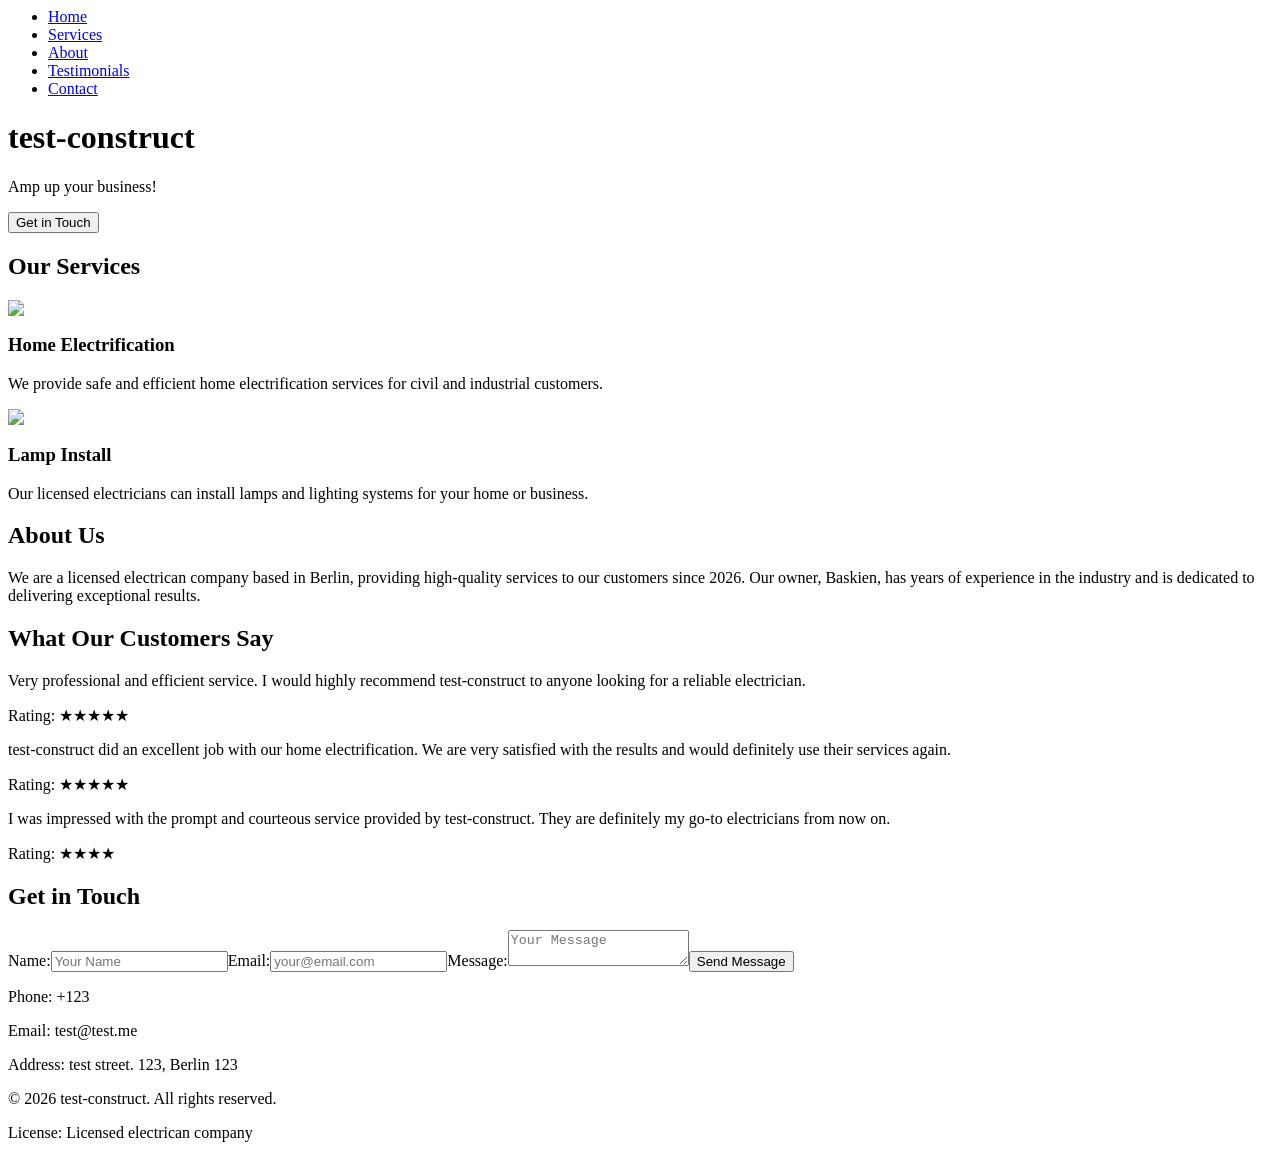
==== index.html @ e5c87c7f "deploy: update index.html" ====
<html lang="en-GB"><head><meta charset="UTF-8"><meta name="viewport" content="width=device-width, initial-scale=1.0"><title>test-construct - Amp up your business!</title><link rel="stylesheet" href="style.css"></head><body><nav class="sticky-nav"><ul><li><a href="#home">Home</a></li><li><a href="#services">Services</a></li><li><a href="#about">About</a></li><li><a href="#testimonials">Testimonials</a></li><li><a href="#contact">Contact</a></li></ul></nav><header class="hero" id="home"><div class="gradient"><h1>test-construct</h1><p>Amp up your business!</p><button>Get in Touch</button></div></header><section class="services" id="services"><h2>Our Services</h2><div class="grid"><div class="card"><img src="handsome-young-man-electrician-working-on-switchboard-of-house-building-construction-site-photo.jpg"><h3>Home Electrification</h3><p>We provide safe and efficient home electrification services for civil and industrial customers.</p></div><div class="card"><img src="handsome-young-man-electrician-working-on-switchboard-of-house-building-construction-site-photo.jpg"><h3>Lamp Install</h3><p>Our licensed electricians can install lamps and lighting systems for your home or business.</p></div></div></section><section class="about" id="about"><h2>About Us</h2><p>We are a licensed electrican company based in Berlin, providing high-quality services to our customers since 2026. Our owner, Baskien, has years of experience in the industry and is dedicated to delivering exceptional results.</p></section><section class="testimonials" id="testimonials"><h2>What Our Customers Say</h2><div class="grid"><div class="testimonial"><p>Very professional and efficient service. I would highly recommend test-construct to anyone looking for a reliable electrician.</p><p>Rating: ★★★★★</p></div><div class="testimonial"><p>test-construct did an excellent job with our home electrification. We are very satisfied with the results and would definitely use their services again.</p><p>Rating: ★★★★★</p></div><div class="testimonial"><p>I was impressed with the prompt and courteous service provided by test-construct. They are definitely my go-to electricians from now on.</p><p>Rating: ★★★★</p></div></div></section><section class="contact" id="contact"><h2>Get in Touch</h2><form><label for="name">Name:</label><input type="text" id="name" placeholder="Your Name"><label for="email">Email:</label><input type="email" id="email" placeholder="your@email.com"><label for="message">Message:</label><textarea id="message" placeholder="Your Message"></textarea><button>Send Message</button></form><p>Phone: +123</p><p>Email: test@test.me</p><p>Address: test street. 123, Berlin 123</p></section><footer><p>&copy; 2026 test-construct. All rights reserved.</p><p>License: Licensed electrican company</p></footer><script src="script.js"></script></body></html>
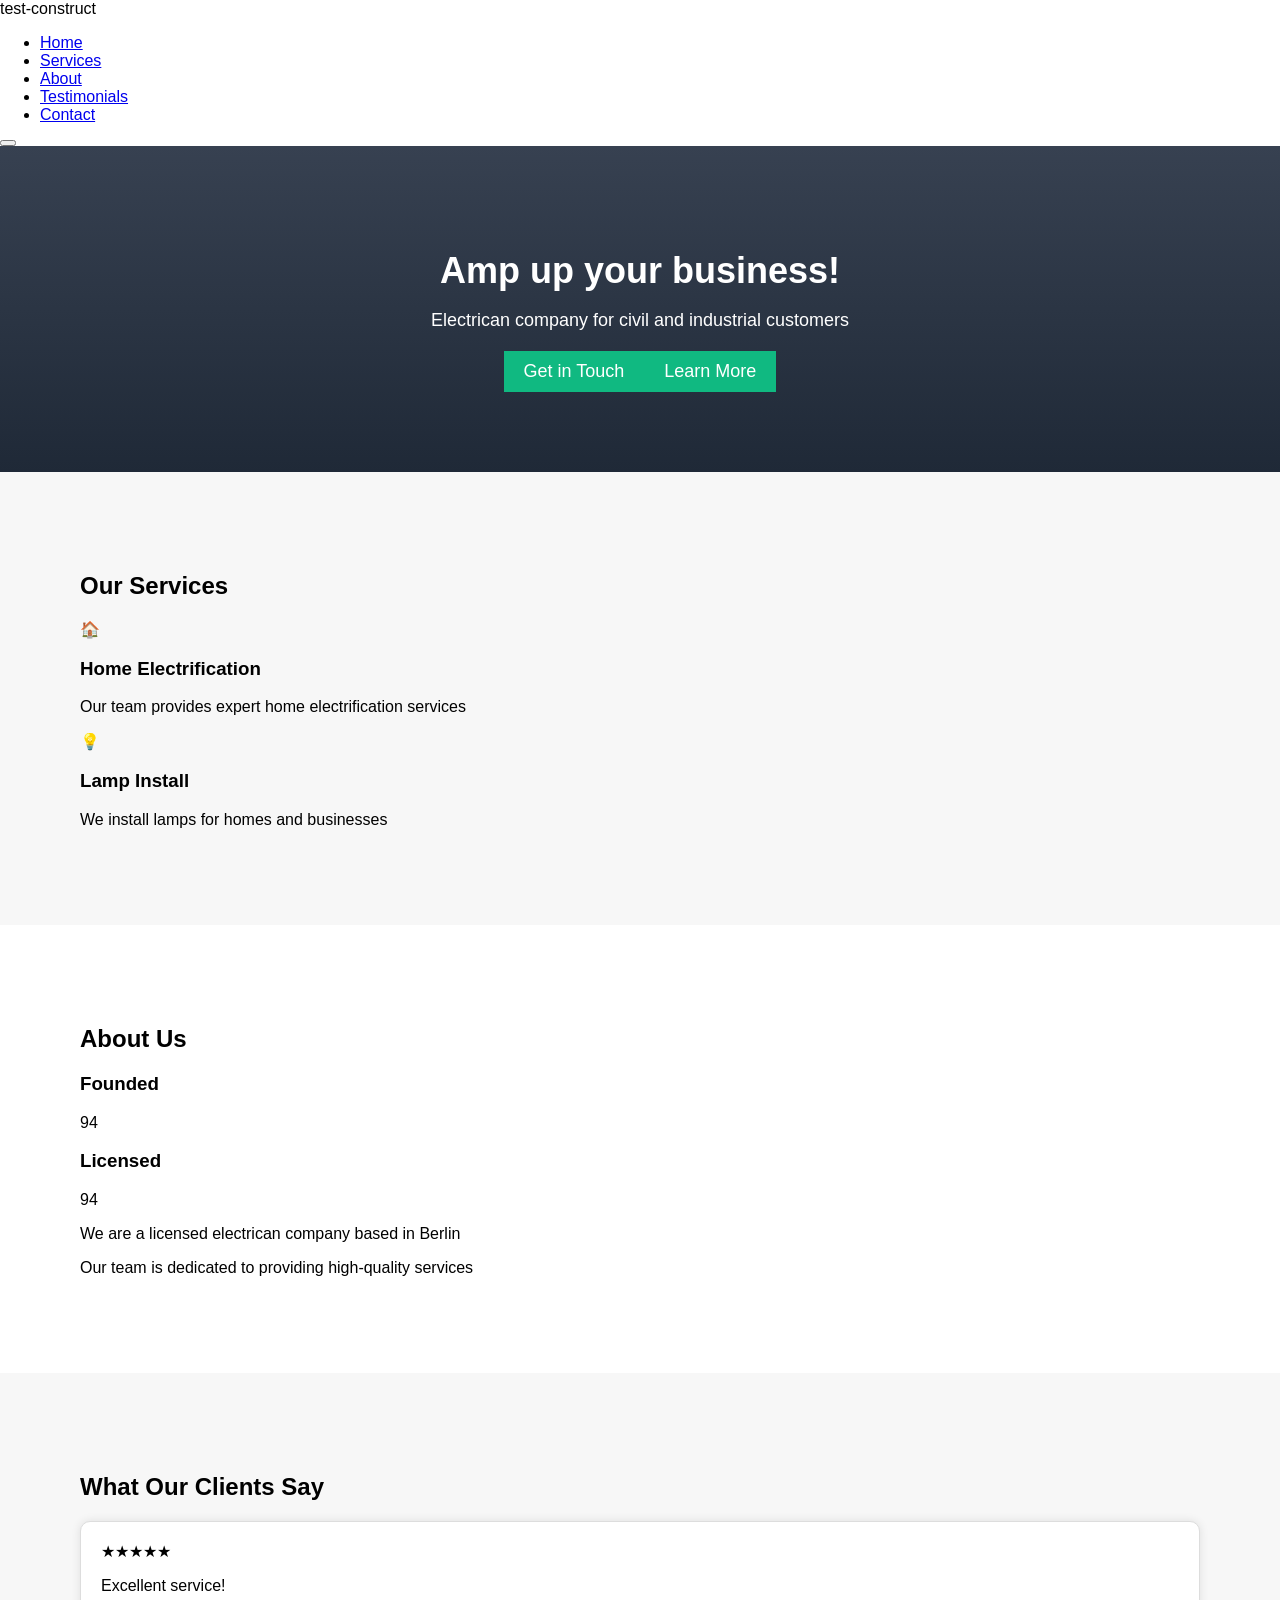
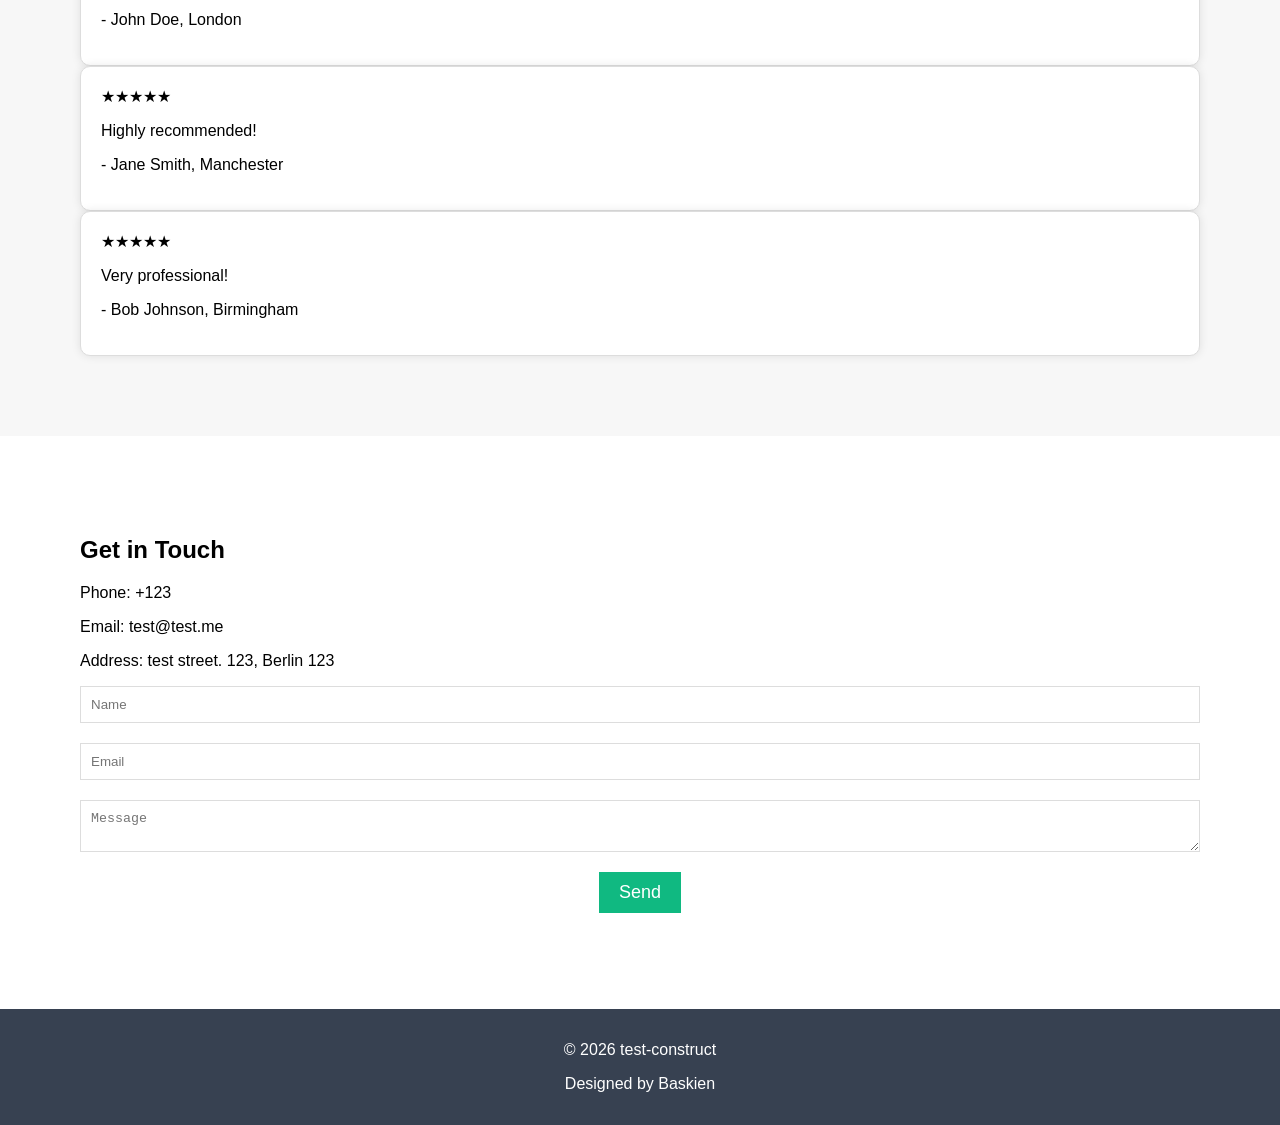
==== commit 4f294ed5: "deploy: update index.html" ====
--- a/index.html
+++ b/index.html
@@ -1 +1 @@
-<html lang="en-GB"><head><meta charset="UTF-8"><meta name="viewport" content="width=device-width, initial-scale=1.0"><title>test-construct - Amp up your business!</title><link rel="stylesheet" href="style.css"></head><body><nav class="sticky-nav"><ul><li><a href="#home">Home</a></li><li><a href="#services">Services</a></li><li><a href="#about">About</a></li><li><a href="#testimonials">Testimonials</a></li><li><a href="#contact">Contact</a></li></ul></nav><header class="hero" id="home"><div class="gradient"><h1>test-construct</h1><p>Amp up your business!</p><button>Get in Touch</button></div></header><section class="services" id="services"><h2>Our Services</h2><div class="grid"><div class="card"><img src="handsome-young-man-electrician-working-on-switchboard-of-house-building-construction-site-photo.jpg"><h3>Home Electrification</h3><p>We provide safe and efficient home electrification services for civil and industrial customers.</p></div><div class="card"><img src="handsome-young-man-electrician-working-on-switchboard-of-house-building-construction-site-photo.jpg"><h3>Lamp Install</h3><p>Our licensed electricians can install lamps and lighting systems for your home or business.</p></div></div></section><section class="about" id="about"><h2>About Us</h2><p>We are a licensed electrican company based in Berlin, providing high-quality services to our customers since 2026. Our owner, Baskien, has years of experience in the industry and is dedicated to delivering exceptional results.</p></section><section class="testimonials" id="testimonials"><h2>What Our Customers Say</h2><div class="grid"><div class="testimonial"><p>Very professional and efficient service. I would highly recommend test-construct to anyone looking for a reliable electrician.</p><p>Rating: ★★★★★</p></div><div class="testimonial"><p>test-construct did an excellent job with our home electrification. We are very satisfied with the results and would definitely use their services again.</p><p>Rating: ★★★★★</p></div><div class="testimonial"><p>I was impressed with the prompt and courteous service provided by test-construct. They are definitely my go-to electricians from now on.</p><p>Rating: ★★★★</p></div></div></section><section class="contact" id="contact"><h2>Get in Touch</h2><form><label for="name">Name:</label><input type="text" id="name" placeholder="Your Name"><label for="email">Email:</label><input type="email" id="email" placeholder="your@email.com"><label for="message">Message:</label><textarea id="message" placeholder="Your Message"></textarea><button>Send Message</button></form><p>Phone: +123</p><p>Email: test@test.me</p><p>Address: test street. 123, Berlin 123</p></section><footer><p>&copy; 2026 test-construct. All rights reserved.</p><p>License: Licensed electrican company</p></footer><script src="script.js"></script></body></html>+<html lang='en-GB'><head><meta charset='UTF-8'><meta name='viewport' content='width=device-width,initial-scale=1'><title>test-construct</title><link rel='stylesheet' href='style.css'></head><body><nav class='nav'><div class='nav-container'><div class='logo'>test-construct</div><ul class='nav-links'><li><a href='#home'>Home</a></li><li><a href='#services'>Services</a></li><li><a href='#about'>About</a></li><li><a href='#testimonials'>Testimonials</a></li><li><a href='#contact'>Contact</a></li></ul><button class='hamburger'><span></span><span></span><span></span></button></div></nav><header class='hero' id='home'><div class='hero-container'><h1>Amp up your business!</h1><p>Electrican company for civil and industrial customers</p><button class='btn-primary'>Get in Touch</button><button class='btn-secondary'>Learn More</button></div></header><section class='services' id='services'><div class='services-container'><h2>Our Services</h2><div class='services-grid'><div class='service-card'><span>🏠</span><h3>Home Electrification</h3><p>Our team provides expert home electrification services</p></div><div class='service-card'><span>💡</span><h3>Lamp Install</h3><p>We install lamps for homes and businesses</p></div></div></div></section><section class='about' id='about'><div class='about-container'><h2>About Us</h2><div class='about-grid'><div class='about-stats'><h3>Founded</h3><p>2026</p><h3>Licensed</h3><p>Yes</p></div><div class='about-text'><p>We are a licensed electrican company based in Berlin</p><p>Our team is dedicated to providing high-quality services</p></div></div></div></section><section class='testimonials' id='testimonials'><div class='testimonials-container'><h2>What Our Clients Say</h2><div class='testimonials-grid'><div class='testimonial'><span>★★★★★</span><p>Excellent service!</p><p>- John Doe, London</p></div><div class='testimonial'><span>★★★★★</span><p>Highly recommended!</p><p>- Jane Smith, Manchester</p></div><div class='testimonial'><span>★★★★★</span><p>Very professional!</p><p>- Bob Johnson, Birmingham</p></div></div></div></section><section class='contact' id='contact'><div class='contact-container'><h2>Get in Touch</h2><div class='contact-grid'><div class='contact-info'><p>Phone: +123</p><p>Email: test@test.me</p><p>Address: test street. 123, Berlin 123</p></div><div class='contact-form'><form><input type='text' placeholder='Name'><input type='email' placeholder='Email'><textarea placeholder='Message'></textarea><button class='btn-primary'>Send</button></form></div></div></div></section><footer class='footer'><div class='footer-container'><p>&copy; 2026 test-construct</p><p>Designed by Baskien</p></div></footer><script src='script.js'></script></body></html>
--- a/style.css
+++ b/style.css
@@ -0,0 +1 @@
+* {box-sizing: border-box;}body {font-family: Arial, sans-serif; margin: 0; padding: 0;}nav.sticky-nav {position: sticky; top: 0; background-color: #374151; color: #fff; padding: 1em; display: flex; justify-content: space-between; align-items: center;}nav.sticky-nav ul {list-style: none; margin: 0; padding: 0; display: flex;}nav.sticky-nav li {margin-right: 20px;}nav.sticky-nav a {color: #fff; text-decoration: none;}header.hero {background-image: linear-gradient(to bottom, #374151, #1F2937); padding: 5em; text-align: center; color: #fff;}header.hero h1 {font-size: 36px; margin-bottom: 10px;}header.hero p {font-size: 18px; margin-bottom: 20px;}header.hero button {background-color: #10B981; color: #fff; border: none; padding: 10px 20px; font-size: 18px; cursor: pointer;}section.services {padding: 5em; background-color: #f7f7f7;}section.services h2 {font-size: 24px; margin-bottom: 20px;}section.services .grid {display: grid; grid-template-columns: repeat(3, 1fr); gap: 20px;}section.services .card {background-color: #fff; padding: 20px; border: 1px solid #ddd; border-radius: 10px; box-shadow: 0 0 10px rgba(0,0,0,0.1); transition: transform 0.2s ease-in-out;}section.services .card:hover {transform: scale(1.05);}section.services .card img {width: 100%; height: 150px; object-fit: cover; border-radius: 10px 10px 0 0;}section.services .card h3 {font-size: 18px; margin-bottom: 10px;}section.about {padding: 5em; background-color: #fff;}section.about h2 {font-size: 24px; margin-bottom: 20px;}section.testimonials {padding: 5em; background-color: #f7f7f7;}section.testimonials h2 {font-size: 24px; margin-bottom: 20px;}section.testimonials .grid {display: grid; grid-template-columns: repeat(3, 1fr); gap: 20px;}section.testimonials .testimonial {background-color: #fff; padding: 20px; border: 1px solid #ddd; border-radius: 10px; box-shadow: 0 0 10px rgba(0,0,0,0.1); transition: transform 0.2s ease-in-out;}section.testimonials .testimonial:hover {transform: scale(1.05);}section.contact {padding: 5em; background-color: #fff;}section.contact h2 {font-size: 24px; margin-bottom: 20px;}section.contact form {display: flex; flex-direction: column; align-items: center;}section.contact label {margin-bottom: 10px;}section.contact input, section.contact textarea {width: 100%; padding: 10px; margin-bottom: 20px; border: 1px solid #ddd;}section.contact button {background-color: #10B981; color: #fff; border: none; padding: 10px 20px; font-size: 18px; cursor: pointer;}footer {background-color: #374151; color: #fff; padding: 1em; text-align: center; clear: both;}@media only screen and (max-width: 768px) {section.services .grid, section.testimonials .grid {grid-template-columns: 1fr;}}
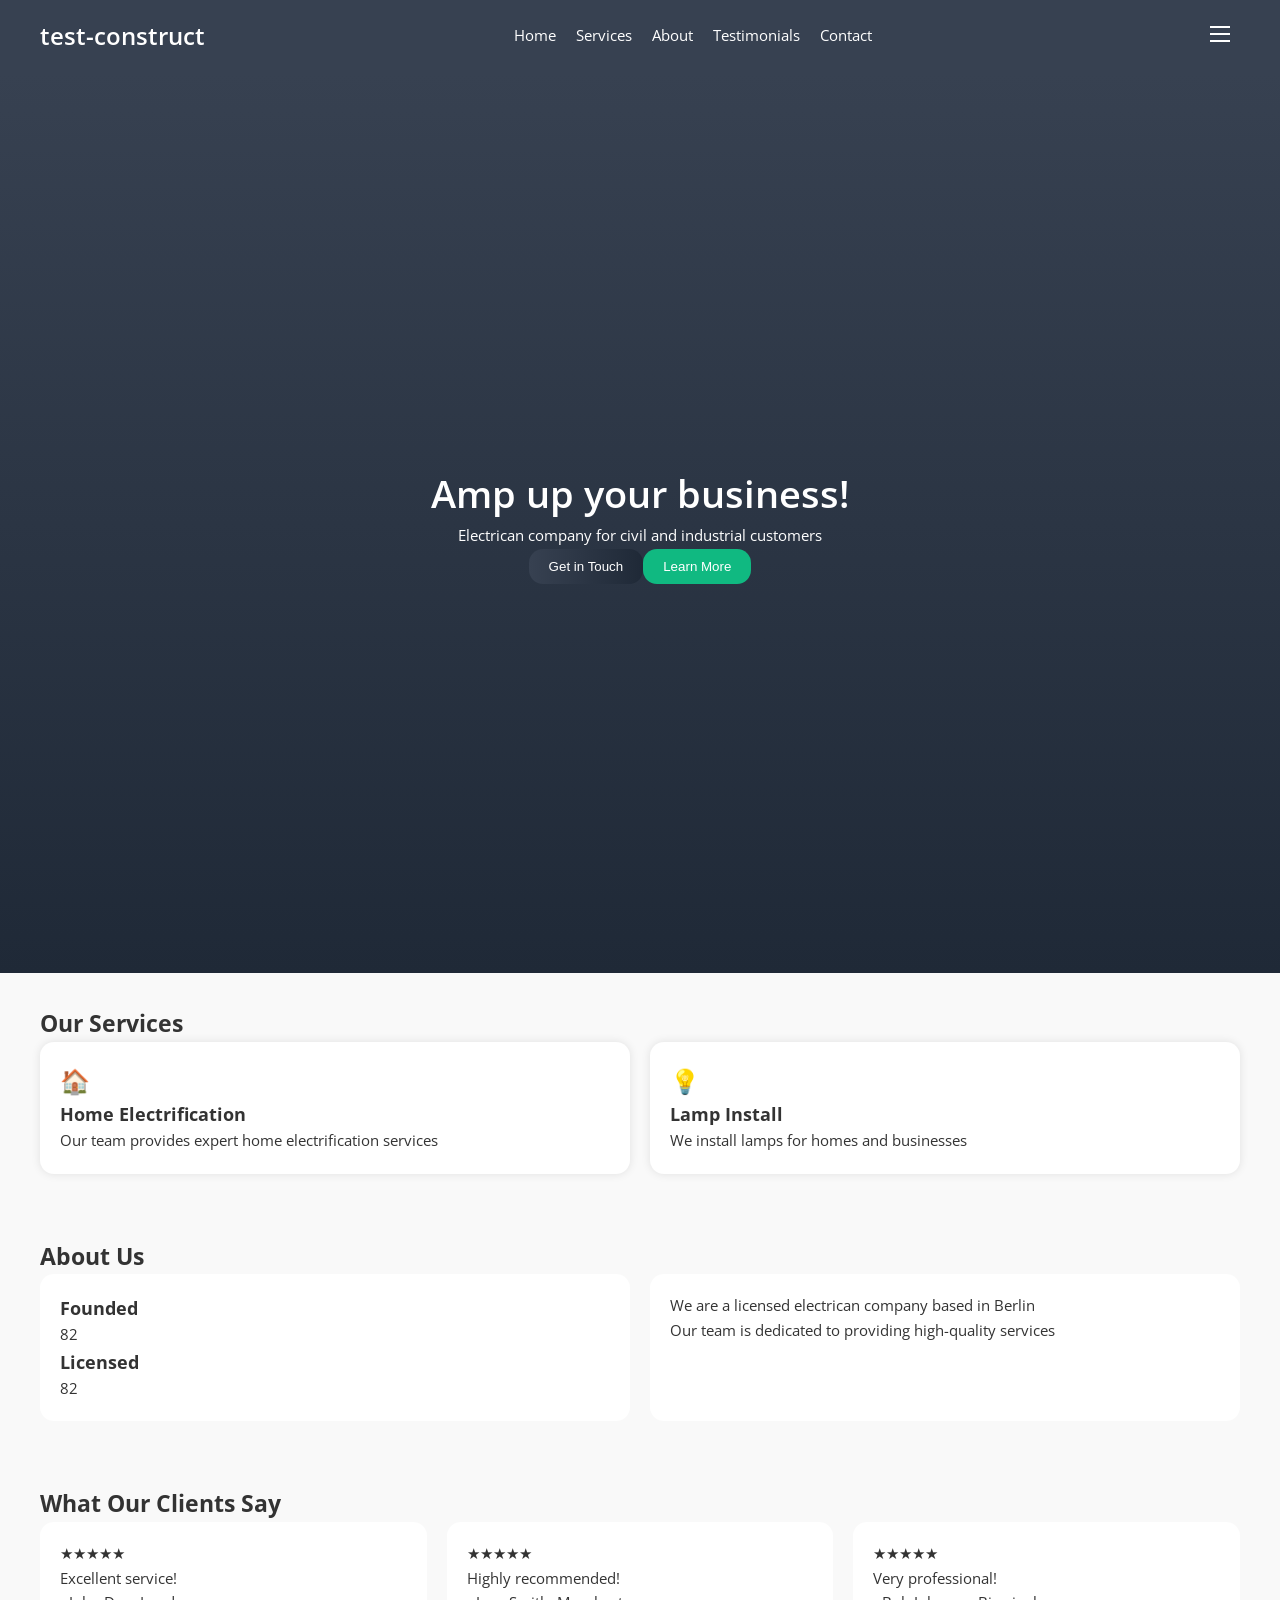
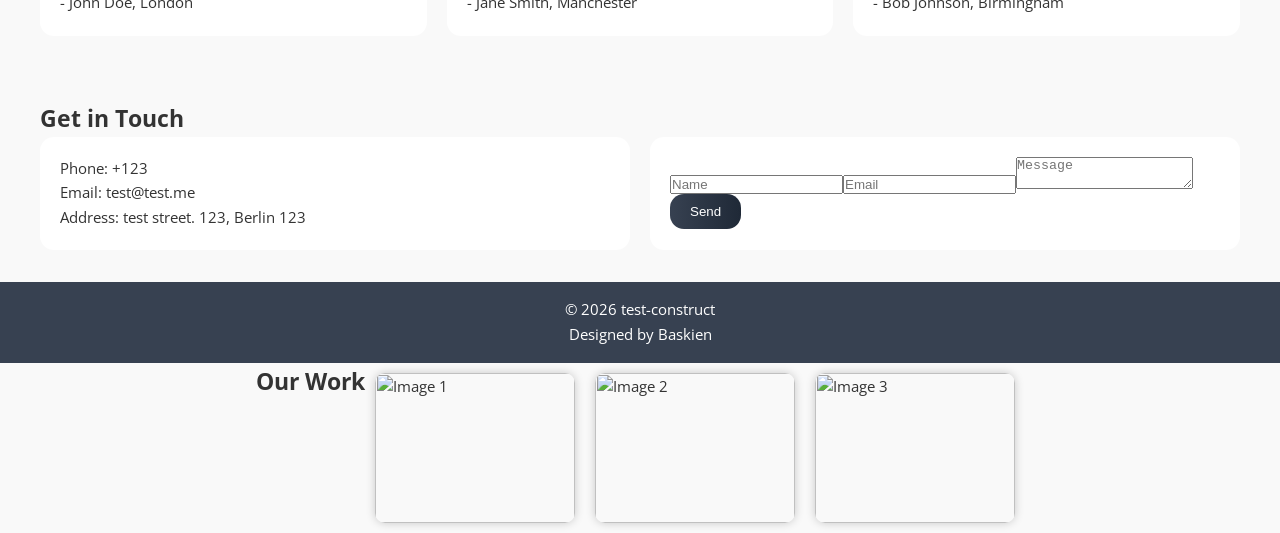
==== commit d32f2bc5: "deploy: update index.html" ====
--- a/index.html
+++ b/index.html
@@ -1 +1,73 @@
-<html lang='en-GB'><head><meta charset='UTF-8'><meta name='viewport' content='width=device-width,initial-scale=1'><title>test-construct</title><link rel='stylesheet' href='style.css'></head><body><nav class='nav'><div class='nav-container'><div class='logo'>test-construct</div><ul class='nav-links'><li><a href='#home'>Home</a></li><li><a href='#services'>Services</a></li><li><a href='#about'>About</a></li><li><a href='#testimonials'>Testimonials</a></li><li><a href='#contact'>Contact</a></li></ul><button class='hamburger'><span></span><span></span><span></span></button></div></nav><header class='hero' id='home'><div class='hero-container'><h1>Amp up your business!</h1><p>Electrican company for civil and industrial customers</p><button class='btn-primary'>Get in Touch</button><button class='btn-secondary'>Learn More</button></div></header><section class='services' id='services'><div class='services-container'><h2>Our Services</h2><div class='services-grid'><div class='service-card'><span>🏠</span><h3>Home Electrification</h3><p>Our team provides expert home electrification services</p></div><div class='service-card'><span>💡</span><h3>Lamp Install</h3><p>We install lamps for homes and businesses</p></div></div></div></section><section class='about' id='about'><div class='about-container'><h2>About Us</h2><div class='about-grid'><div class='about-stats'><h3>Founded</h3><p>2026</p><h3>Licensed</h3><p>Yes</p></div><div class='about-text'><p>We are a licensed electrican company based in Berlin</p><p>Our team is dedicated to providing high-quality services</p></div></div></div></section><section class='testimonials' id='testimonials'><div class='testimonials-container'><h2>What Our Clients Say</h2><div class='testimonials-grid'><div class='testimonial'><span>★★★★★</span><p>Excellent service!</p><p>- John Doe, London</p></div><div class='testimonial'><span>★★★★★</span><p>Highly recommended!</p><p>- Jane Smith, Manchester</p></div><div class='testimonial'><span>★★★★★</span><p>Very professional!</p><p>- Bob Johnson, Birmingham</p></div></div></div></section><section class='contact' id='contact'><div class='contact-container'><h2>Get in Touch</h2><div class='contact-grid'><div class='contact-info'><p>Phone: +123</p><p>Email: test@test.me</p><p>Address: test street. 123, Berlin 123</p></div><div class='contact-form'><form><input type='text' placeholder='Name'><input type='email' placeholder='Email'><textarea placeholder='Message'></textarea><button class='btn-primary'>Send</button></form></div></div></div></section><footer class='footer'><div class='footer-container'><p>&copy; 2026 test-construct</p><p>Designed by Baskien</p></div></footer><script src='script.js'></script></body></html>+<html lang='en-GB'><head><meta charset='UTF-8'><meta name='viewport' content='width=device-width,initial-scale=1'><title>test-construct</title><link rel='stylesheet' href='style.css'></head><body><nav class='nav'><div class='nav-container'><div class='logo'>test-construct</div><ul class='nav-links'><li><a href='#home'>Home</a></li><li><a href='#services'>Services</a></li><li><a href='#about'>About</a></li><li><a href='#testimonials'>Testimonials</a></li><li><a href='#contact'>Contact</a></li></ul><button class='hamburger'><span></span><span></span><span></span></button></div></nav><header class='hero' id='home'><div class='hero-container'><h1>Amp up your business!</h1><p>Electrican company for civil and industrial customers</p><button class='btn-primary'>Get in Touch</button><button class='btn-secondary'>Learn More</button></div></header><section class='services' id='services'><div class='services-container'><h2>Our Services</h2><div class='services-grid'><div class='service-card'><span>🏠</span><h3>Home Electrification</h3><p>Our team provides expert home electrification services</p></div><div class='service-card'><span>💡</span><h3>Lamp Install</h3><p>We install lamps for homes and businesses</p></div></div></div></section><section class='about' id='about'><div class='about-container'><h2>About Us</h2><div class='about-grid'><div class='about-stats'><h3>Founded</h3><p>2026</p><h3>Licensed</h3><p>Yes</p></div><div class='about-text'><p>We are a licensed electrican company based in Berlin</p><p>Our team is dedicated to providing high-quality services</p></div></div></div></section><section class='testimonials' id='testimonials'><div class='testimonials-container'><h2>What Our Clients Say</h2><div class='testimonials-grid'><div class='testimonial'><span>★★★★★</span><p>Excellent service!</p><p>- John Doe, London</p></div><div class='testimonial'><span>★★★★★</span><p>Highly recommended!</p><p>- Jane Smith, Manchester</p></div><div class='testimonial'><span>★★★★★</span><p>Very professional!</p><p>- Bob Johnson, Birmingham</p></div></div></div></section><section class='contact' id='contact'><div class='contact-container'><h2>Get in Touch</h2><div class='contact-grid'><div class='contact-info'><p>Phone: +123</p><p>Email: test@test.me</p><p>Address: test street. 123, Berlin 123</p></div><div class='contact-form'><form><input type='text' placeholder='Name'><input type='email' placeholder='Email'><textarea placeholder='Message'></textarea><button class='btn-primary'>Send</button></form></div></div></div></section><footer class='footer'><div class='footer-container'><p>&copy; 2026 test-construct</p><p>Designed by Baskien</p></div></footer><script src='script.js'></script>
+<style>
+  .visuals {
+    display: flex;
+    flex-wrap: wrap;
+    justify-content: center;
+  }
+  .visuals img {
+    width: 200px;
+    height: 150px;
+    margin: 10px;
+    border-radius: 10px;
+    box-shadow: 0 0 10px rgba(0, 0, 0, 0.2);
+  }
+  .visuals img:hover {
+    transform: scale(1.1);
+  }
+  .modal {
+    display: none;
+    position: fixed;
+    top: 0;
+    left: 0;
+    width: 100%;
+    height: 100%;
+    background-color: rgba(0, 0, 0, 0.5);
+    justify-content: center;
+    align-items: center;
+  }
+  .modal-content {
+    background-color: #fff;
+    width: 80%;
+    height: 80%;
+    padding: 20px;
+    border-radius: 10px;
+    box-shadow: 0 0 10px rgba(0, 0, 0, 0.2);
+  }
+  .modal-content img {
+    width: 100%;
+    height: 100%;
+  }
+  .close-modal {
+    position: absolute;
+    top: 10px;
+    right: 10px;
+    font-size: 24px;
+    cursor: pointer;
+  }
+</style>
+
+<section class="visuals" id="visuals">
+  <h2>Our Work</h2>
+  <img src="image1.jpg" alt="Image 1" onclick="openModal(this.src)">
+  <img src="image2.jpg" alt="Image 2" onclick="openModal(this.src)">
+  <img src="image3.jpg" alt="Image 3" onclick="openModal(this.src)">
+</section>
+
+<div class="modal" id="modal">
+  <div class="modal-content">
+    <img id="modal-image" src="" alt="">
+    <span class="close-modal" onclick="closeModal()">&times;</span>
+  </div>
+</div>
+
+<script>
+  function openModal(src) {
+    document.getElementById("modal").style.display = "flex";
+    document.getElementById("modal-image").src = src;
+  }
+  function closeModal() {
+    document.getElementById("modal").style.display = "none";
+  }
+</script>
+</body></html>
--- a/style.css
+++ b/style.css
@@ -1 +1 @@
-* {box-sizing: border-box;}body {font-family: Arial, sans-serif; margin: 0; padding: 0;}nav.sticky-nav {position: sticky; top: 0; background-color: #374151; color: #fff; padding: 1em; display: flex; justify-content: space-between; align-items: center;}nav.sticky-nav ul {list-style: none; margin: 0; padding: 0; display: flex;}nav.sticky-nav li {margin-right: 20px;}nav.sticky-nav a {color: #fff; text-decoration: none;}header.hero {background-image: linear-gradient(to bottom, #374151, #1F2937); padding: 5em; text-align: center; color: #fff;}header.hero h1 {font-size: 36px; margin-bottom: 10px;}header.hero p {font-size: 18px; margin-bottom: 20px;}header.hero button {background-color: #10B981; color: #fff; border: none; padding: 10px 20px; font-size: 18px; cursor: pointer;}section.services {padding: 5em; background-color: #f7f7f7;}section.services h2 {font-size: 24px; margin-bottom: 20px;}section.services .grid {display: grid; grid-template-columns: repeat(3, 1fr); gap: 20px;}section.services .card {background-color: #fff; padding: 20px; border: 1px solid #ddd; border-radius: 10px; box-shadow: 0 0 10px rgba(0,0,0,0.1); transition: transform 0.2s ease-in-out;}section.services .card:hover {transform: scale(1.05);}section.services .card img {width: 100%; height: 150px; object-fit: cover; border-radius: 10px 10px 0 0;}section.services .card h3 {font-size: 18px; margin-bottom: 10px;}section.about {padding: 5em; background-color: #fff;}section.about h2 {font-size: 24px; margin-bottom: 20px;}section.testimonials {padding: 5em; background-color: #f7f7f7;}section.testimonials h2 {font-size: 24px; margin-bottom: 20px;}section.testimonials .grid {display: grid; grid-template-columns: repeat(3, 1fr); gap: 20px;}section.testimonials .testimonial {background-color: #fff; padding: 20px; border: 1px solid #ddd; border-radius: 10px; box-shadow: 0 0 10px rgba(0,0,0,0.1); transition: transform 0.2s ease-in-out;}section.testimonials .testimonial:hover {transform: scale(1.05);}section.contact {padding: 5em; background-color: #fff;}section.contact h2 {font-size: 24px; margin-bottom: 20px;}section.contact form {display: flex; flex-direction: column; align-items: center;}section.contact label {margin-bottom: 10px;}section.contact input, section.contact textarea {width: 100%; padding: 10px; margin-bottom: 20px; border: 1px solid #ddd;}section.contact button {background-color: #10B981; color: #fff; border: none; padding: 10px 20px; font-size: 18px; cursor: pointer;}footer {background-color: #374151; color: #fff; padding: 1em; text-align: center; clear: both;}@media only screen and (max-width: 768px) {section.services .grid, section.testimonials .grid {grid-template-columns: 1fr;}}+@import url('https://fonts.googleapis.com/css2?family=Open+Sans:wght@300;400;600;700&display=swap');:root{--primary:#374151;--secondary:#1F2937;--accent:#10B981;--bg:#f9f9f9;--surface:#fff;--text:#333;--radius:14px}*{box-sizing:border-box;margin:0;padding:0}body{font-family:'Open Sans',sans-serif;font-size:clamp(14px,1.2vw,18px);line-height:1.6;color:var(--text);background-color:var(--bg)}nav{position:sticky;top:0;background-color:var(--primary);color:var(--surface);padding:1rem;text-align:center;z-index:1000}.nav-container{max-width:1200px;margin:0 auto;display:flex;justify-content:space-between;align-items:center}.logo{font-size:1.5rem;font-weight:600}.nav-links{list-style:none;display:flex}.nav-links li{margin-right:20px}.nav-links a{color:var(--surface);text-decoration:none}.hamburger{background-color:transparent;border:none;padding:10px;cursor:pointer}.hamburger span{display:block;width:20px;height:2px;background-color:var(--surface);margin-bottom:5px}.hero{height:100vh;background-image:linear-gradient(to bottom,var(--primary),var(--secondary));color:var(--surface);display:flex;justify-content:center;align-items:center}.hero-container{max-width:800px;margin:0 auto;text-align:center}.hero-container h1{font-size:clamp(24px,3vw,48px);font-weight:600}.hero-container p{font-size:clamp(14px,1.2vw,18px)}.btn-primary{background-image:linear-gradient(to right,var(--primary),var(--secondary));color:var(--surface);border:none;padding:10px 20px;cursor:pointer;border-radius:var(--radius)}.btn-secondary{background-color:var(--accent);color:var(--surface);border:none;padding:10px 20px;cursor:pointer;border-radius:var(--radius)}.services{padding:2rem}.services-container{max-width:1200px;margin:0 auto}.services-grid{display:grid;grid-template-columns:repeat(2,1fr);gap:20px}.service-card{background-color:var(--surface);padding:20px;border-radius:var(--radius);box-shadow:0 0 10px rgba(0,0,0,0.1)}.service-card span{font-size:24px;margin-bottom:10px}.about{padding:2rem}.about-container{max-width:1200px;margin:0 auto}.about-grid{display:grid;grid-template-columns:repeat(2,1fr);gap:20px}.about-stats{background-color:var(--surface);padding:20px;border-radius:var(--radius)}.about-text{background-color:var(--surface);padding:20px;border-radius:var(--radius)}.testimonials{padding:2rem}.testimonials-container{max-width:1200px;margin:0 auto}.testimonials-grid{display:grid;grid-template-columns:repeat(3,1fr);gap:20px}.testimonial{background-color:var(--surface);padding:20px;border-radius:var(--radius)}.contact{padding:2rem}.contact-container{max-width:1200px;margin:0 auto}.contact-grid{display:grid;grid-template-columns:repeat(2,1fr);gap:20px}.contact-info{background-color:var(--surface);padding:20px;border-radius:var(--radius)}.contact-form{background-color:var(--surface);padding:20px;border-radius:var(--radius)}.footer{background-color:var(--primary);color:var(--surface);padding:1rem;text-align:center}.footer-container{max-width:1200px;margin:0 auto}
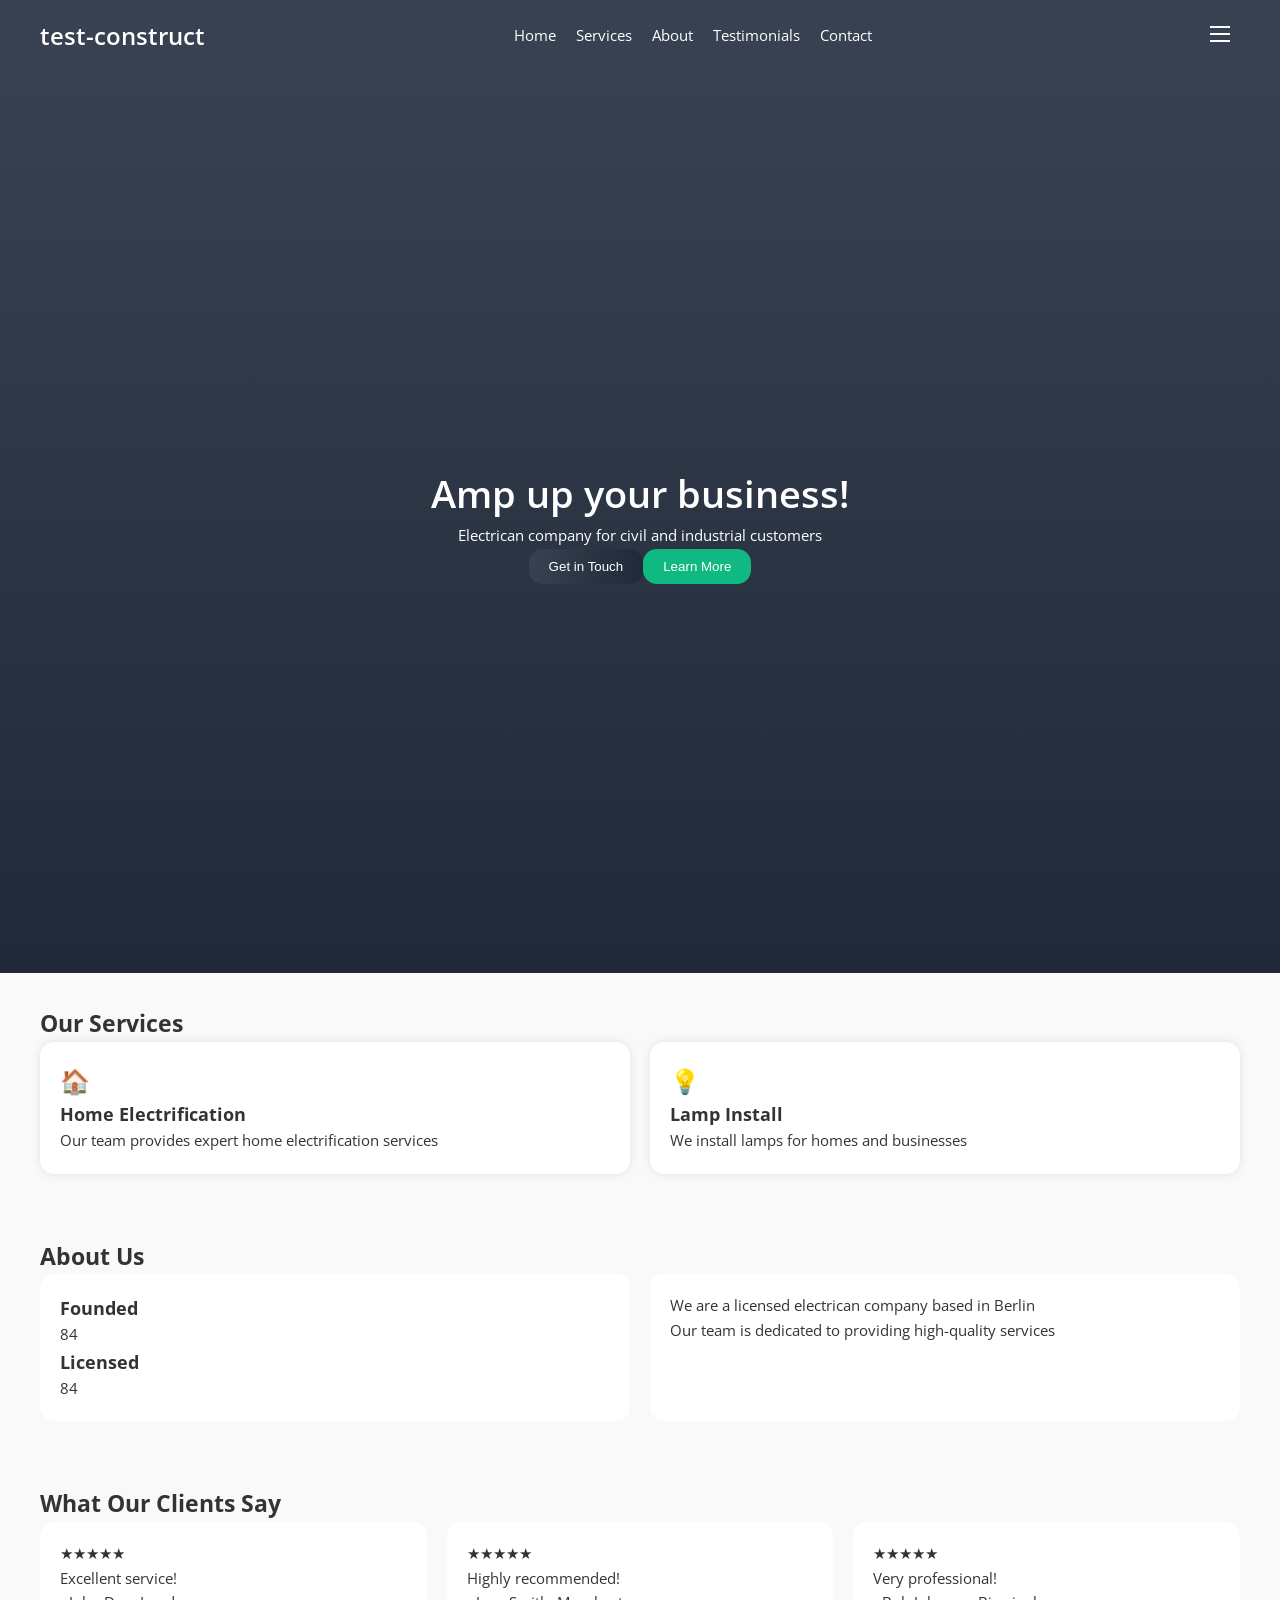
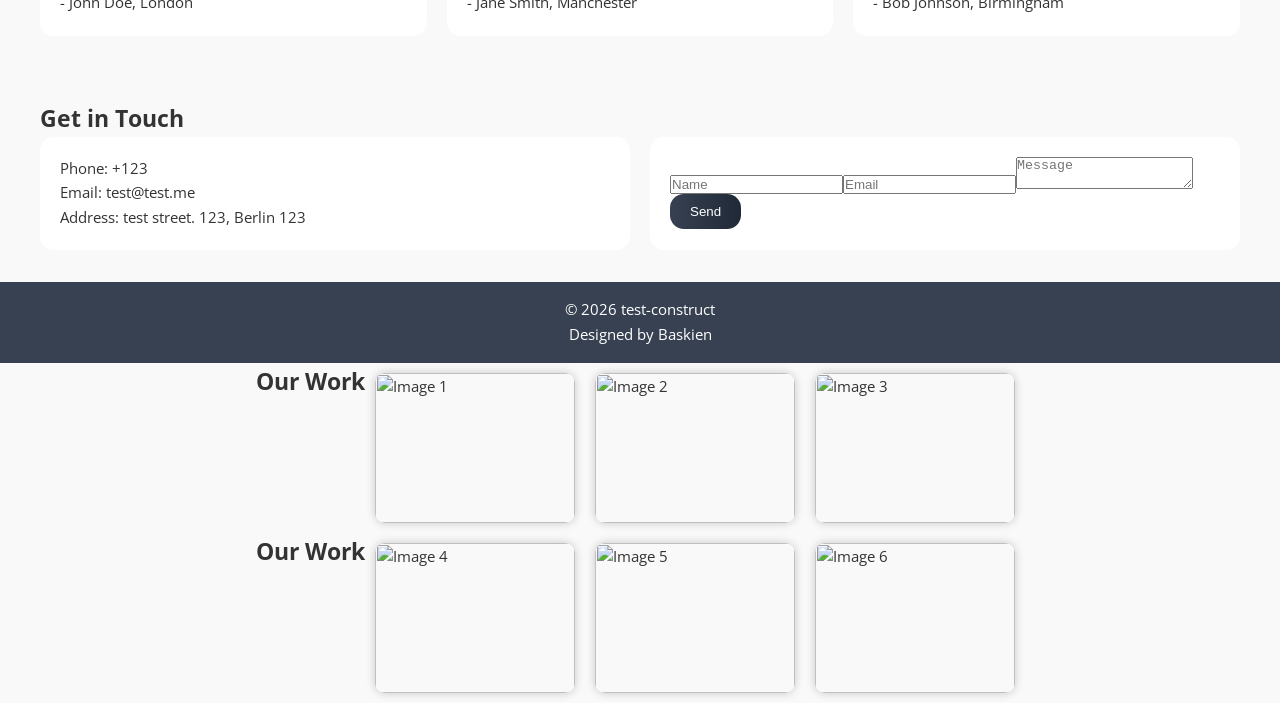
==== commit de7100fd: "deploy: update index.html" ====
--- a/index.html
+++ b/index.html
@@ -70,4 +70,39 @@
     document.getElementById("modal").style.display = "none";
   }
 </script>
+
+<section class="visuals" id="visuals">
+  <h2>Our Work</h2>
+  <img src="image4.jpg" alt="Image 4" onclick="openModal(this.src)">
+  <img src="image5.jpg" alt="Image 5" onclick="openModal(this.src)">
+  <img src="image6.jpg" alt="Image 6" onclick="openModal(this.src)">
+</section>
+
+<style>
+  .visuals {
+    display: flex;
+    flex-wrap: wrap;
+    justify-content: center;
+  }
+  .visuals img {
+    width: 200px;
+    height: 150px;
+    margin: 10px;
+    border-radius: 10px;
+    box-shadow: 0 0 10px rgba(0, 0, 0, 0.2);
+  }
+  .visuals img:hover {
+    transform: scale(1.1);
+  }
+</style>
+
+<script>
+  function openModal(src) {
+    document.getElementById("modal").style.display = "flex";
+    document.getElementById("modal-image").src = src;
+  }
+  function closeModal() {
+    document.getElementById("modal").style.display = "none";
+  }
+</script>
 </body></html>
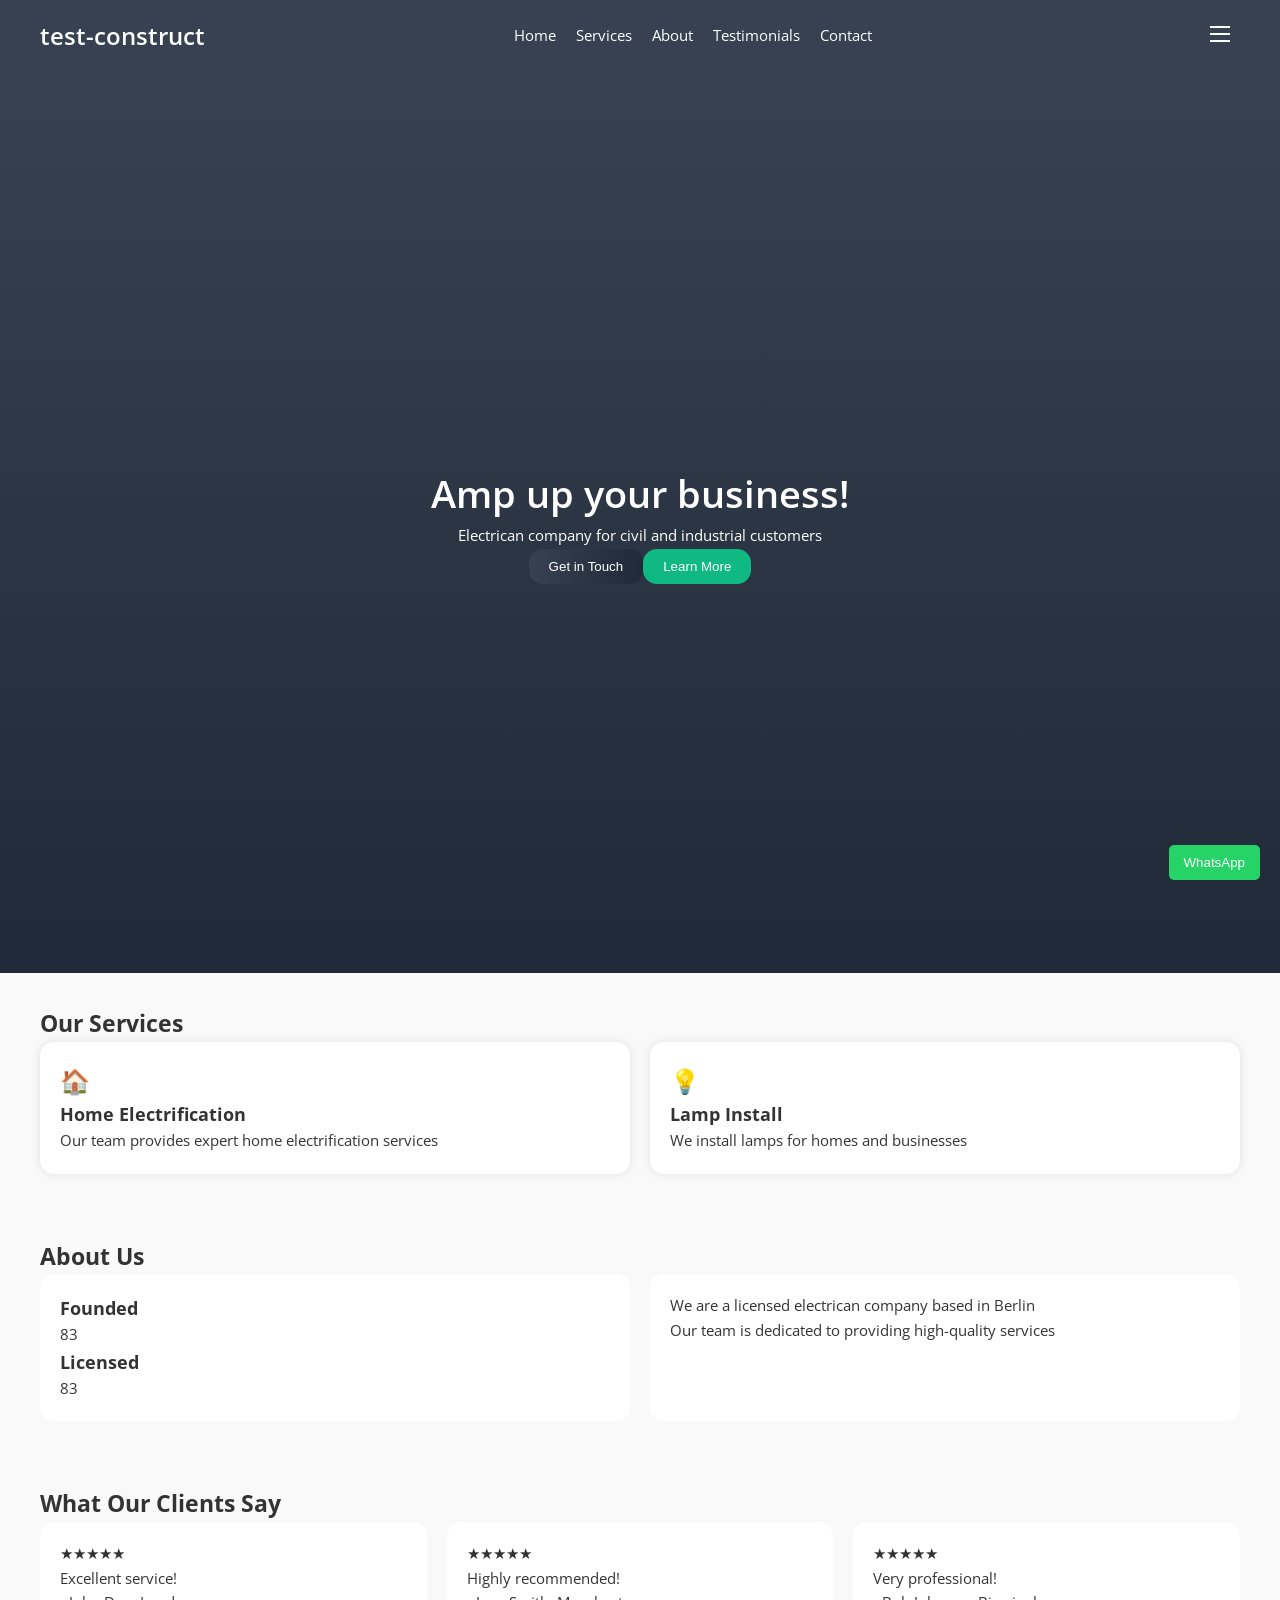
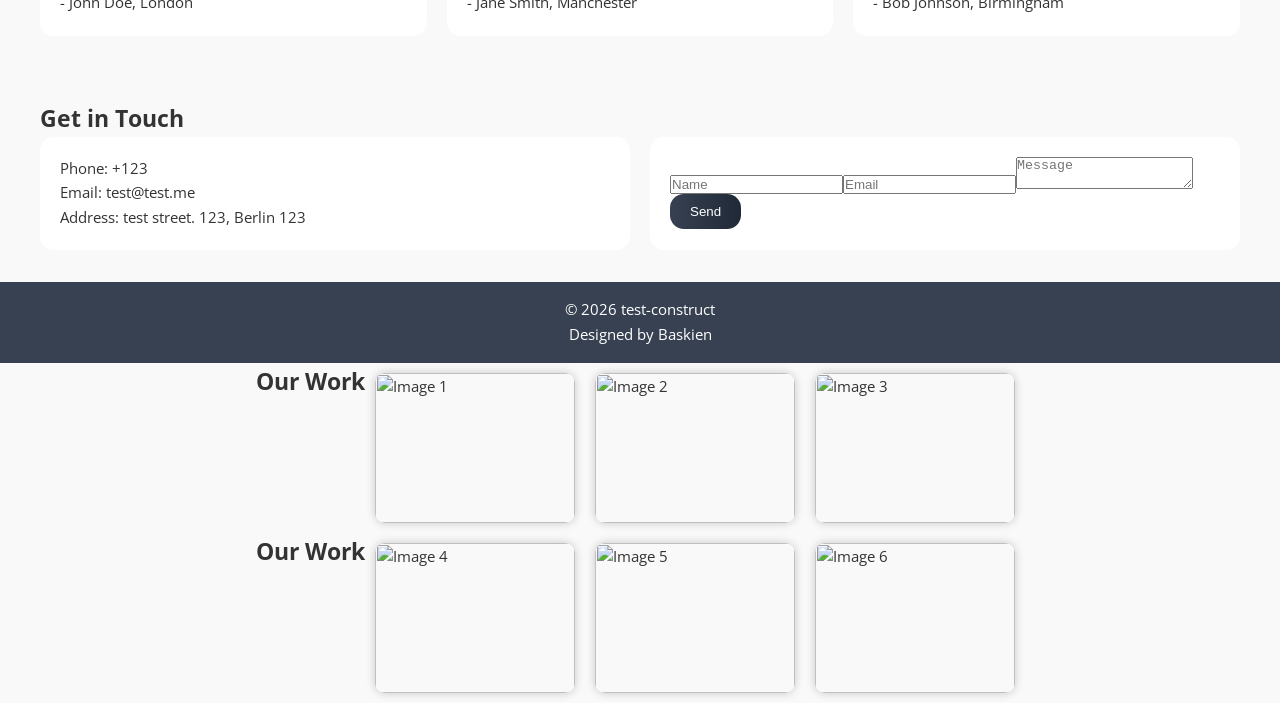
==== commit 84f3feb9: "deploy: update index.html" ====
--- a/index.html
+++ b/index.html
@@ -105,4 +105,31 @@
     document.getElementById("modal").style.display = "none";
   }
 </script>
+
+<style>
+  .whatsapp-button {
+    position: fixed;
+    bottom: 20px;
+    right: 20px;
+    background-color: #25D366;
+    color: #fff;
+    padding: 10px 15px;
+    border: none;
+    border-radius: 5px;
+    cursor: pointer;
+    z-index: 1000;
+  }
+  .whatsapp-button:hover {
+    background-color: #1e9453;
+  }
+</style>
+
+<button class="whatsapp-button" onclick="window.open('https://wa.me/1234567890', '_blank')">WhatsApp</button>
+
+<script>
+  function openWhatsApp() {
+    window.open('https://wa.me/1234567890', '_blank');
+  }
+  document.querySelector('.whatsapp-button').addEventListener('click', openWhatsApp);
+</script>
 </body></html>
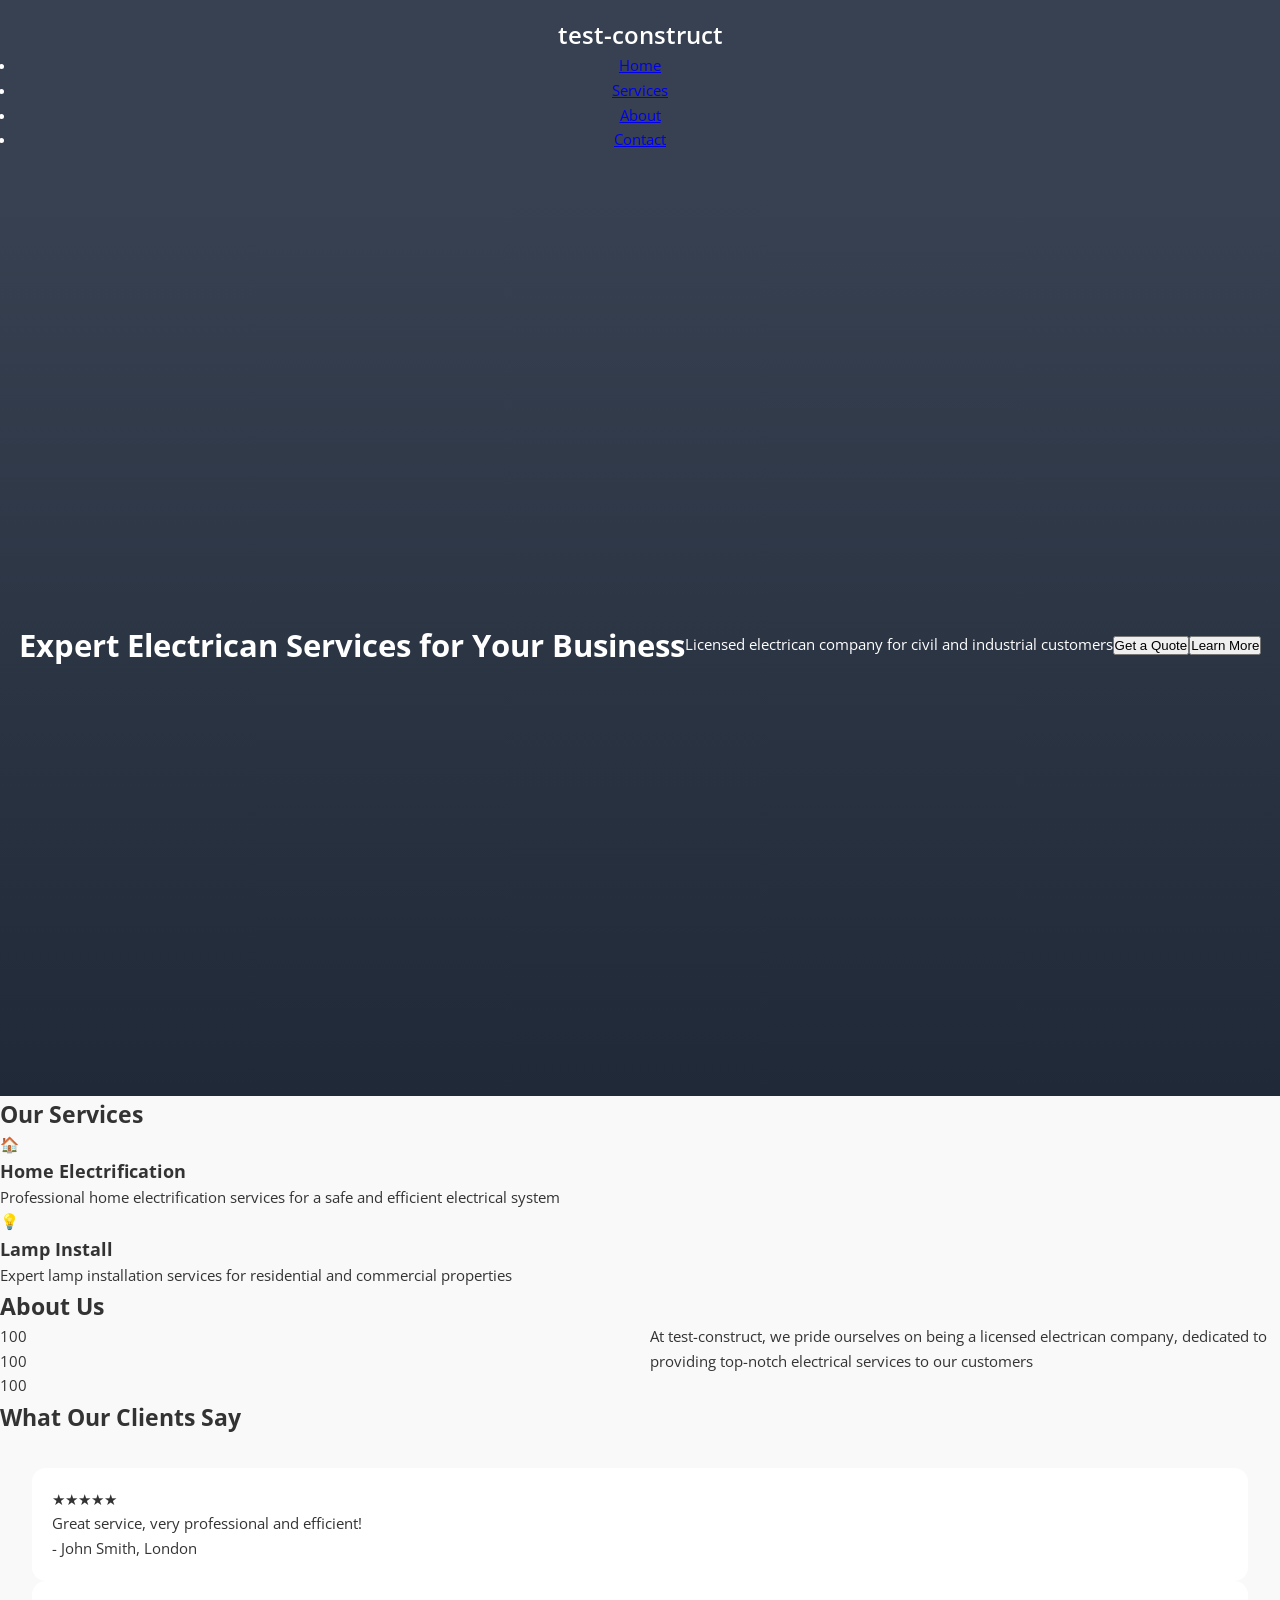
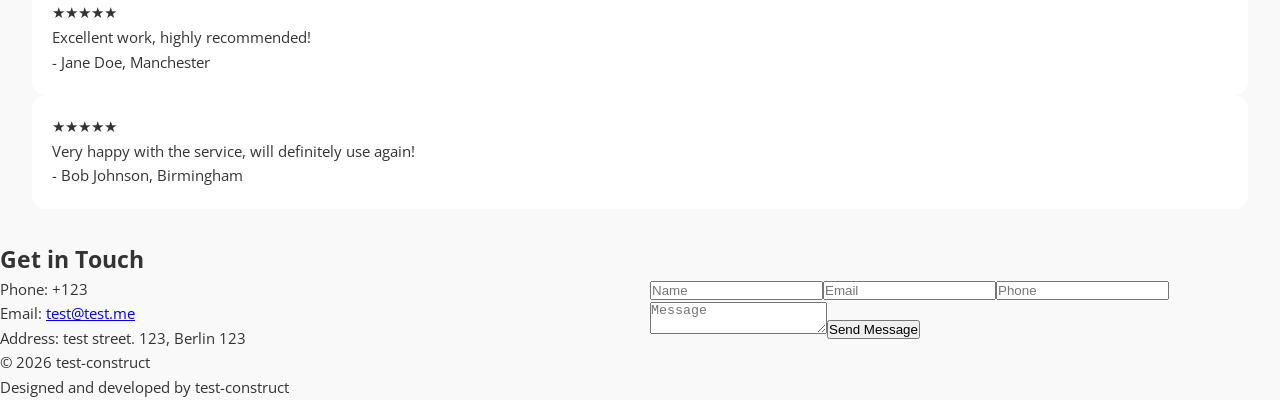
==== commit eda2fcd6: "deploy: update index.html" ====
--- a/index.html
+++ b/index.html
@@ -1,135 +1 @@
-<html lang='en-GB'><head><meta charset='UTF-8'><meta name='viewport' content='width=device-width,initial-scale=1'><title>test-construct</title><link rel='stylesheet' href='style.css'></head><body><nav class='nav'><div class='nav-container'><div class='logo'>test-construct</div><ul class='nav-links'><li><a href='#home'>Home</a></li><li><a href='#services'>Services</a></li><li><a href='#about'>About</a></li><li><a href='#testimonials'>Testimonials</a></li><li><a href='#contact'>Contact</a></li></ul><button class='hamburger'><span></span><span></span><span></span></button></div></nav><header class='hero' id='home'><div class='hero-container'><h1>Amp up your business!</h1><p>Electrican company for civil and industrial customers</p><button class='btn-primary'>Get in Touch</button><button class='btn-secondary'>Learn More</button></div></header><section class='services' id='services'><div class='services-container'><h2>Our Services</h2><div class='services-grid'><div class='service-card'><span>🏠</span><h3>Home Electrification</h3><p>Our team provides expert home electrification services</p></div><div class='service-card'><span>💡</span><h3>Lamp Install</h3><p>We install lamps for homes and businesses</p></div></div></div></section><section class='about' id='about'><div class='about-container'><h2>About Us</h2><div class='about-grid'><div class='about-stats'><h3>Founded</h3><p>2026</p><h3>Licensed</h3><p>Yes</p></div><div class='about-text'><p>We are a licensed electrican company based in Berlin</p><p>Our team is dedicated to providing high-quality services</p></div></div></div></section><section class='testimonials' id='testimonials'><div class='testimonials-container'><h2>What Our Clients Say</h2><div class='testimonials-grid'><div class='testimonial'><span>★★★★★</span><p>Excellent service!</p><p>- John Doe, London</p></div><div class='testimonial'><span>★★★★★</span><p>Highly recommended!</p><p>- Jane Smith, Manchester</p></div><div class='testimonial'><span>★★★★★</span><p>Very professional!</p><p>- Bob Johnson, Birmingham</p></div></div></div></section><section class='contact' id='contact'><div class='contact-container'><h2>Get in Touch</h2><div class='contact-grid'><div class='contact-info'><p>Phone: +123</p><p>Email: test@test.me</p><p>Address: test street. 123, Berlin 123</p></div><div class='contact-form'><form><input type='text' placeholder='Name'><input type='email' placeholder='Email'><textarea placeholder='Message'></textarea><button class='btn-primary'>Send</button></form></div></div></div></section><footer class='footer'><div class='footer-container'><p>&copy; 2026 test-construct</p><p>Designed by Baskien</p></div></footer><script src='script.js'></script>
-<style>
-  .visuals {
-    display: flex;
-    flex-wrap: wrap;
-    justify-content: center;
-  }
-  .visuals img {
-    width: 200px;
-    height: 150px;
-    margin: 10px;
-    border-radius: 10px;
-    box-shadow: 0 0 10px rgba(0, 0, 0, 0.2);
-  }
-  .visuals img:hover {
-    transform: scale(1.1);
-  }
-  .modal {
-    display: none;
-    position: fixed;
-    top: 0;
-    left: 0;
-    width: 100%;
-    height: 100%;
-    background-color: rgba(0, 0, 0, 0.5);
-    justify-content: center;
-    align-items: center;
-  }
-  .modal-content {
-    background-color: #fff;
-    width: 80%;
-    height: 80%;
-    padding: 20px;
-    border-radius: 10px;
-    box-shadow: 0 0 10px rgba(0, 0, 0, 0.2);
-  }
-  .modal-content img {
-    width: 100%;
-    height: 100%;
-  }
-  .close-modal {
-    position: absolute;
-    top: 10px;
-    right: 10px;
-    font-size: 24px;
-    cursor: pointer;
-  }
-</style>
-
-<section class="visuals" id="visuals">
-  <h2>Our Work</h2>
-  <img src="image1.jpg" alt="Image 1" onclick="openModal(this.src)">
-  <img src="image2.jpg" alt="Image 2" onclick="openModal(this.src)">
-  <img src="image3.jpg" alt="Image 3" onclick="openModal(this.src)">
-</section>
-
-<div class="modal" id="modal">
-  <div class="modal-content">
-    <img id="modal-image" src="" alt="">
-    <span class="close-modal" onclick="closeModal()">&times;</span>
-  </div>
-</div>
-
-<script>
-  function openModal(src) {
-    document.getElementById("modal").style.display = "flex";
-    document.getElementById("modal-image").src = src;
-  }
-  function closeModal() {
-    document.getElementById("modal").style.display = "none";
-  }
-</script>
-
-<section class="visuals" id="visuals">
-  <h2>Our Work</h2>
-  <img src="image4.jpg" alt="Image 4" onclick="openModal(this.src)">
-  <img src="image5.jpg" alt="Image 5" onclick="openModal(this.src)">
-  <img src="image6.jpg" alt="Image 6" onclick="openModal(this.src)">
-</section>
-
-<style>
-  .visuals {
-    display: flex;
-    flex-wrap: wrap;
-    justify-content: center;
-  }
-  .visuals img {
-    width: 200px;
-    height: 150px;
-    margin: 10px;
-    border-radius: 10px;
-    box-shadow: 0 0 10px rgba(0, 0, 0, 0.2);
-  }
-  .visuals img:hover {
-    transform: scale(1.1);
-  }
-</style>
-
-<script>
-  function openModal(src) {
-    document.getElementById("modal").style.display = "flex";
-    document.getElementById("modal-image").src = src;
-  }
-  function closeModal() {
-    document.getElementById("modal").style.display = "none";
-  }
-</script>
-
-<style>
-  .whatsapp-button {
-    position: fixed;
-    bottom: 20px;
-    right: 20px;
-    background-color: #25D366;
-    color: #fff;
-    padding: 10px 15px;
-    border: none;
-    border-radius: 5px;
-    cursor: pointer;
-    z-index: 1000;
-  }
-  .whatsapp-button:hover {
-    background-color: #1e9453;
-  }
-</style>
-
-<button class="whatsapp-button" onclick="window.open('https://wa.me/1234567890', '_blank')">WhatsApp</button>
-
-<script>
-  function openWhatsApp() {
-    window.open('https://wa.me/1234567890', '_blank');
-  }
-  document.querySelector('.whatsapp-button').addEventListener('click', openWhatsApp);
-</script>
-</body></html>+<!DOCTYPE html><html lang="en-GB"><head><meta charset="UTF-8"><meta name="viewport" content="width=device-width,initial-scale=1"><title>test-construct - Amp up your business!</title><link rel="stylesheet" href="style.css"></head><body><nav><div class="logo">test-construct</div><ul><li><a href="#">Home</a></li><li><a href="#services">Services</a></li><li><a href="#about">About</a></li><li><a href="#contact">Contact</a></li></ul><button class="hamburger"></button></nav><header><div class="hero"><h1>Expert Electrican Services for Your Business</h1><p>Licensed electrican company for civil and industrial customers</p><button>Get a Quote</button><button>Learn More</button></div></header><section id="services"><h2>Our Services</h2><div class="cards"><div class="card"><div class="icon">🏠</div><h3>Home Electrification</h3><p>Professional home electrification services for a safe and efficient electrical system</p></div><div class="card"><div class="icon">💡</div><h3>Lamp Install</h3><p>Expert lamp installation services for residential and commercial properties</p></div></div></section><section id="about"><h2>About Us</h2><div class="about-grid"><div class="stats"><p>Founded: 2026</p><p>Owner: Baskien</p><p>Location: Berlin 123</p></div><div class="text"><p>At test-construct, we pride ourselves on being a licensed electrican company, dedicated to providing top-notch electrical services to our customers</p></div></div></section><section id="testimonials"><h2>What Our Clients Say</h2><div class="testimonials"><div class="testimonial"><p>★★★★★</p><p>Great service, very professional and efficient!</p><p>- John Smith, London</p></div><div class="testimonial"><p>★★★★★</p><p>Excellent work, highly recommended!</p><p>- Jane Doe, Manchester</p></div><div class="testimonial"><p>★★★★★</p><p>Very happy with the service, will definitely use again!</p><p>- Bob Johnson, Birmingham</p></div></div></section><section id="contact"><h2>Get in Touch</h2><div class="contact-grid"><div class="info"><p>Phone: +123</p><p>Email: <a href="mailto:test@test.me">test@test.me</a></p><p>Address: test street. 123, Berlin 123</p></div><div class="form"><form><input type="text" placeholder="Name"><input type="email" placeholder="Email"><input type="phone" placeholder="Phone"><textarea placeholder="Message"></textarea><button>Send Message</button></form></div></div></section><footer><p>&copy; 2026 test-construct</p><p>Designed and developed by test-construct</p></footer><script src="script.js"></script></body></html>
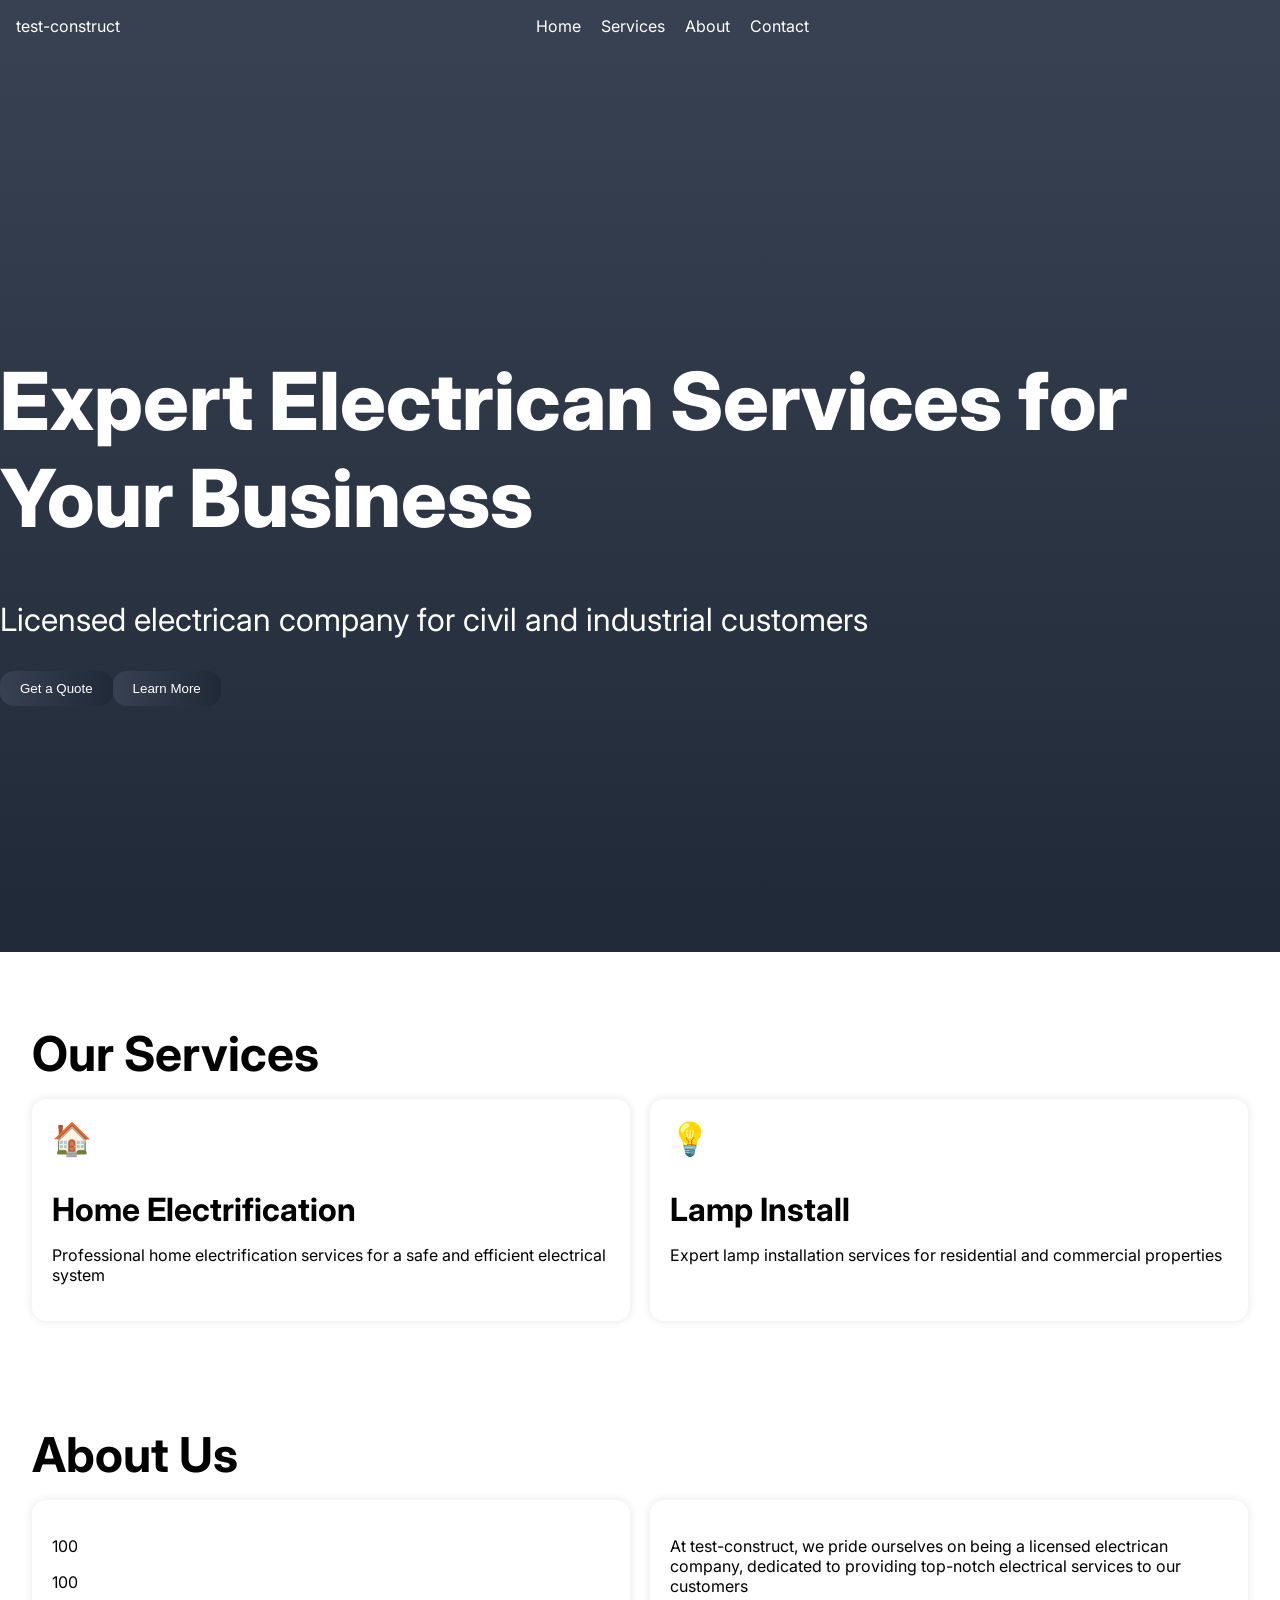
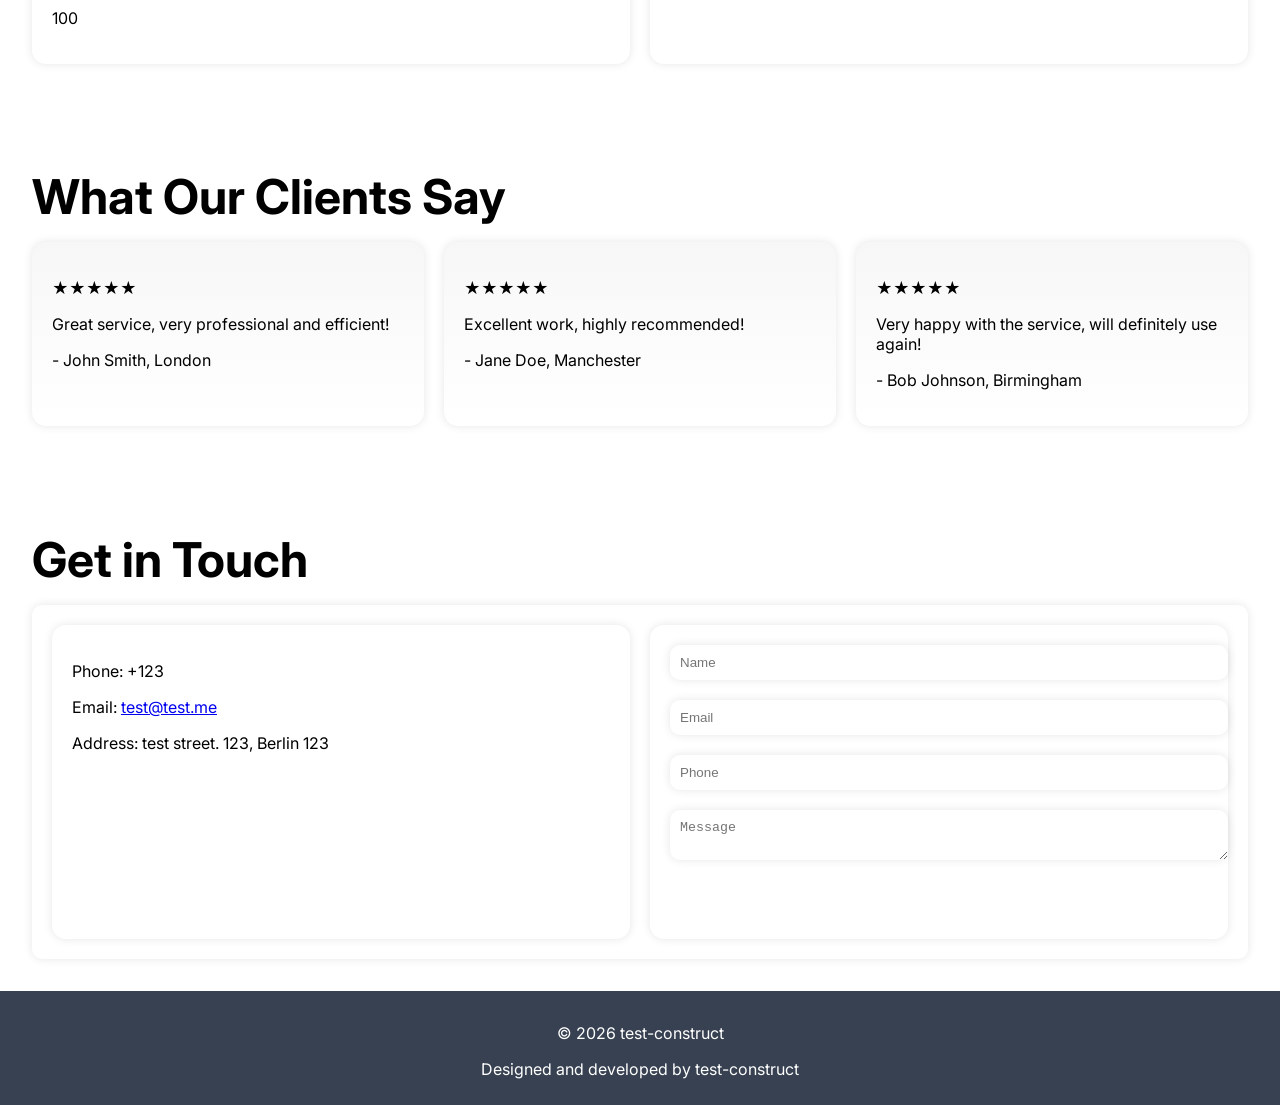
==== commit b39944a6: "deploy: update index.html" ====
--- a/index.html
+++ b/index.html
@@ -1 +1,106 @@
-<!DOCTYPE html><html lang="en-GB"><head><meta charset="UTF-8"><meta name="viewport" content="width=device-width,initial-scale=1"><title>test-construct - Amp up your business!</title><link rel="stylesheet" href="style.css"></head><body><nav><div class="logo">test-construct</div><ul><li><a href="#">Home</a></li><li><a href="#services">Services</a></li><li><a href="#about">About</a></li><li><a href="#contact">Contact</a></li></ul><button class="hamburger"></button></nav><header><div class="hero"><h1>Expert Electrican Services for Your Business</h1><p>Licensed electrican company for civil and industrial customers</p><button>Get a Quote</button><button>Learn More</button></div></header><section id="services"><h2>Our Services</h2><div class="cards"><div class="card"><div class="icon">🏠</div><h3>Home Electrification</h3><p>Professional home electrification services for a safe and efficient electrical system</p></div><div class="card"><div class="icon">💡</div><h3>Lamp Install</h3><p>Expert lamp installation services for residential and commercial properties</p></div></div></section><section id="about"><h2>About Us</h2><div class="about-grid"><div class="stats"><p>Founded: 2026</p><p>Owner: Baskien</p><p>Location: Berlin 123</p></div><div class="text"><p>At test-construct, we pride ourselves on being a licensed electrican company, dedicated to providing top-notch electrical services to our customers</p></div></div></section><section id="testimonials"><h2>What Our Clients Say</h2><div class="testimonials"><div class="testimonial"><p>★★★★★</p><p>Great service, very professional and efficient!</p><p>- John Smith, London</p></div><div class="testimonial"><p>★★★★★</p><p>Excellent work, highly recommended!</p><p>- Jane Doe, Manchester</p></div><div class="testimonial"><p>★★★★★</p><p>Very happy with the service, will definitely use again!</p><p>- Bob Johnson, Birmingham</p></div></div></section><section id="contact"><h2>Get in Touch</h2><div class="contact-grid"><div class="info"><p>Phone: +123</p><p>Email: <a href="mailto:test@test.me">test@test.me</a></p><p>Address: test street. 123, Berlin 123</p></div><div class="form"><form><input type="text" placeholder="Name"><input type="email" placeholder="Email"><input type="phone" placeholder="Phone"><textarea placeholder="Message"></textarea><button>Send Message</button></form></div></div></section><footer><p>&copy; 2026 test-construct</p><p>Designed and developed by test-construct</p></footer><script src="script.js"></script></body></html>+<!DOCTYPE html><html lang="en-GB"><head><meta charset="UTF-8"><meta name="viewport" content="width=device-width,initial-scale=1"><title>test-construct - Amp up your business!</title><link rel="stylesheet" href="style.css"></head><body><nav><div class="logo">test-construct</div><ul><li><a href="#">Home</a></li><li><a href="#services">Services</a></li><li><a href="#about">About</a></li><li><a href="#contact">Contact</a></li></ul><button class="hamburger"></button></nav><header><div class="hero"><h1>Expert Electrican Services for Your Business</h1><p>Licensed electrican company for civil and industrial customers</p><button>Get a Quote</button><button>Learn More</button></div></header><section id="services"><h2>Our Services</h2><div class="cards"><div class="card"><div class="icon">🏠</div><h3>Home Electrification</h3><p>Professional home electrification services for a safe and efficient electrical system</p></div><div class="card"><div class="icon">💡</div><h3>Lamp Install</h3><p>Expert lamp installation services for residential and commercial properties</p></div></div></section><section id="about"><h2>About Us</h2><div class="about-grid"><div class="stats"><p>Founded: 2026</p><p>Owner: Baskien</p><p>Location: Berlin 123</p></div><div class="text"><p>At test-construct, we pride ourselves on being a licensed electrican company, dedicated to providing top-notch electrical services to our customers</p></div></div></section><section id="testimonials"><h2>What Our Clients Say</h2><div class="testimonials"><div class="testimonial"><p>★★★★★</p><p>Great service, very professional and efficient!</p><p>- John Smith, London</p></div><div class="testimonial"><p>★★★★★</p><p>Excellent work, highly recommended!</p><p>- Jane Doe, Manchester</p></div><div class="testimonial"><p>★★★★★</p><p>Very happy with the service, will definitely use again!</p><p>- Bob Johnson, Birmingham</p></div></div></section><section id="contact"><h2>Get in Touch</h2><div class="contact-grid"><div class="info"><p>Phone: +123</p><p>Email: <a href="mailto:test@test.me">test@test.me</a></p><p>Address: test street. 123, Berlin 123</p></div><div class="form"><form><input type="text" placeholder="Name"><input type="email" placeholder="Email"><input type="phone" placeholder="Phone"><textarea placeholder="Message"></textarea><button>Send Message</button></form></div></div></section><footer><p>&copy; 2026 test-construct</p><p>Designed and developed by test-construct</p></footer><script src="script.js"></script>
+<style>
+  .hero {
+    background-image: linear-gradient(to bottom, var(--primary-color), var(--secondary-color));
+    animation: gradient-animation 10s ease infinite;
+  }
+
+  @keyframes gradient-animation {
+    0% {
+      background-image: linear-gradient(to bottom, var(--primary-color), var(--secondary-color));
+    }
+    50% {
+      background-image: linear-gradient(to bottom, var(--secondary-color), var(--primary-color));
+    }
+    100% {
+      background-image: linear-gradient(to bottom, var(--primary-color), var(--secondary-color));
+    }
+  }
+
+  .card {
+    box-shadow: 0 0 10px rgba(0, 0, 0, 0.1);
+    transition: transform 0.2s ease;
+  }
+
+  .card:hover {
+    transform: scale(1.05);
+  }
+
+  .testimonial {
+    background-image: linear-gradient(to bottom, #f7f7f7, #fff);
+    padding: 20px;
+    border-radius: 10px;
+    box-shadow: 0 0 10px rgba(0, 0, 0, 0.1);
+    animation: testimonial-animation 5s ease infinite;
+  }
+
+  @keyframes testimonial-animation {
+    0% {
+      transform: translateY(0);
+    }
+    50% {
+      transform: translateY(10px);
+    }
+    100% {
+      transform: translateY(0);
+    }
+  }
+
+  .contact-grid {
+    background-image: linear-gradient(to bottom, var(--primary-color), var(--secondary-color));
+    padding: 20px;
+    border-radius: 10px;
+    box-shadow: 0 0 10px rgba(0, 0, 0, 0.1);
+  }
+
+  .form {
+    background-color: #fff;
+    padding: 20px;
+    border-radius: 10px;
+    box-shadow: 0 0 10px rgba(0, 0, 0, 0.1);
+  }
+
+  .form input, .form textarea {
+    width: 100%;
+    padding: 10px;
+    margin-bottom: 20px;
+    border: none;
+    border-radius: 10px;
+    box-shadow: 0 0 10px rgba(0, 0, 0, 0.1);
+  }
+
+  .form button {
+    width: 100%;
+    padding: 10px;
+    background-color: var(--primary-color);
+    color: #fff;
+    border: none;
+    border-radius: 10px;
+    cursor: pointer;
+  }
+
+  .form button:hover {
+    background-color: var(--secondary-color);
+  }
+</style>
+
+<script>
+  // Add event listener to hamburger button
+  document.querySelector('.hamburger').addEventListener('click', () => {
+    // Toggle navigation menu
+    document.querySelector('nav ul').classList.toggle('show');
+  });
+
+  // Add event listener to learn more button
+  document.querySelector('.hero button:nth-child(2)').addEventListener('click', () => {
+    // Scroll to services section
+    document.querySelector('#services').scrollIntoView({ behavior: 'smooth' });
+  });
+
+  // Add event listener to get a quote button
+  document.querySelector('.hero button:nth-child(1)').addEventListener('click', () => {
+    // Scroll to contact section
+    document.querySelector('#contact').scrollIntoView({ behavior: 'smooth' });
+  });
+</script>
+</body></html>
--- a/style.css
+++ b/style.css
@@ -1 +1 @@
-@import url('https://fonts.googleapis.com/css2?family=Open+Sans:wght@300;400;600;700&display=swap');:root{--primary:#374151;--secondary:#1F2937;--accent:#10B981;--bg:#f9f9f9;--surface:#fff;--text:#333;--radius:14px}*{box-sizing:border-box;margin:0;padding:0}body{font-family:'Open Sans',sans-serif;font-size:clamp(14px,1.2vw,18px);line-height:1.6;color:var(--text);background-color:var(--bg)}nav{position:sticky;top:0;background-color:var(--primary);color:var(--surface);padding:1rem;text-align:center;z-index:1000}.nav-container{max-width:1200px;margin:0 auto;display:flex;justify-content:space-between;align-items:center}.logo{font-size:1.5rem;font-weight:600}.nav-links{list-style:none;display:flex}.nav-links li{margin-right:20px}.nav-links a{color:var(--surface);text-decoration:none}.hamburger{background-color:transparent;border:none;padding:10px;cursor:pointer}.hamburger span{display:block;width:20px;height:2px;background-color:var(--surface);margin-bottom:5px}.hero{height:100vh;background-image:linear-gradient(to bottom,var(--primary),var(--secondary));color:var(--surface);display:flex;justify-content:center;align-items:center}.hero-container{max-width:800px;margin:0 auto;text-align:center}.hero-container h1{font-size:clamp(24px,3vw,48px);font-weight:600}.hero-container p{font-size:clamp(14px,1.2vw,18px)}.btn-primary{background-image:linear-gradient(to right,var(--primary),var(--secondary));color:var(--surface);border:none;padding:10px 20px;cursor:pointer;border-radius:var(--radius)}.btn-secondary{background-color:var(--accent);color:var(--surface);border:none;padding:10px 20px;cursor:pointer;border-radius:var(--radius)}.services{padding:2rem}.services-container{max-width:1200px;margin:0 auto}.services-grid{display:grid;grid-template-columns:repeat(2,1fr);gap:20px}.service-card{background-color:var(--surface);padding:20px;border-radius:var(--radius);box-shadow:0 0 10px rgba(0,0,0,0.1)}.service-card span{font-size:24px;margin-bottom:10px}.about{padding:2rem}.about-container{max-width:1200px;margin:0 auto}.about-grid{display:grid;grid-template-columns:repeat(2,1fr);gap:20px}.about-stats{background-color:var(--surface);padding:20px;border-radius:var(--radius)}.about-text{background-color:var(--surface);padding:20px;border-radius:var(--radius)}.testimonials{padding:2rem}.testimonials-container{max-width:1200px;margin:0 auto}.testimonials-grid{display:grid;grid-template-columns:repeat(3,1fr);gap:20px}.testimonial{background-color:var(--surface);padding:20px;border-radius:var(--radius)}.contact{padding:2rem}.contact-container{max-width:1200px;margin:0 auto}.contact-grid{display:grid;grid-template-columns:repeat(2,1fr);gap:20px}.contact-info{background-color:var(--surface);padding:20px;border-radius:var(--radius)}.contact-form{background-color:var(--surface);padding:20px;border-radius:var(--radius)}.footer{background-color:var(--primary);color:var(--surface);padding:1rem;text-align:center}.footer-container{max-width:1200px;margin:0 auto}+@import url('https://fonts.googleapis.com/css2?family=Inter:wght@100;200;300;400;500;600;700;800;900&display=swap');:root{--primary:#374151;--secondary:#1F2937;--accent:#10B981;--bg:#F9F9F9;--surface:#FFFFFF;--text:#000000;--radius:14px}body{font-family:Inter,sans-serif;margin:0;padding:0}nav{position:sticky;top:0;background-color:var(--primary);color:var(--surface);padding:1rem;display:flex;justify-content:space-between;align-items:center}nav ul{list-style:none;margin:0;padding:0;display:flex}nav li{margin-right:20px}nav a{color:var(--surface);text-decoration:none}nav .hamburger{background-color:var(--primary);border:none;padding:10px;cursor:pointer}header{height:100vh;display:flex;justify-content:center;align-items:center;background-image:linear-gradient(to bottom,var(--primary),var(--secondary));color:var(--surface)}header h1{font-size:clamp(2rem,10vw,5rem);font-weight:800}header p{font-size:clamp(1rem,5vw,2rem)}header button{background-image:linear-gradient(to right,var(--primary),var(--secondary));border:none;padding:10px 20px;cursor:pointer;color:var(--surface);border-radius:var(--radius)}#services{padding:2rem}#services h2{font-size:clamp(1.5rem,5vw,3rem);margin-bottom:1rem}#services .cards{display:grid;grid-template-columns:repeat(2,1fr);gap:20px}#services .card{background-color:var(--surface);border-radius:var(--radius);box-shadow:0 0 10px rgba(0,0,0,0.1);padding:20px}#services .card .icon{font-size:2rem;margin-bottom:10px}#services .card h3{font-size:clamp(1rem,3vw,2rem);margin-bottom:10px}#about{padding:2rem}#about h2{font-size:clamp(1.5rem,5vw,3rem);margin-bottom:1rem}#about .about-grid{display:grid;grid-template-columns:repeat(2,1fr);gap:20px}#about .stats{background-color:var(--surface);border-radius:var(--radius);box-shadow:0 0 10px rgba(0,0,0,0.1);padding:20px}#about .text{background-color:var(--surface);border-radius:var(--radius);box-shadow:0 0 10px rgba(0,0,0,0.1);padding:20px}#testimonials{padding:2rem}#testimonials h2{font-size:clamp(1.5rem,5vw,3rem);margin-bottom:1rem}#testimonials .testimonials{display:grid;grid-template-columns:repeat(3,1fr);gap:20px}#testimonials .testimonial{background-color:var(--surface);border-radius:var(--radius);box-shadow:0 0 10px rgba(0,0,0,0.1);padding:20px}#contact{padding:2rem}#contact h2{font-size:clamp(1.5rem,5vw,3rem);margin-bottom:1rem}#contact .contact-grid{display:grid;grid-template-columns:repeat(2,1fr);gap:20px}#contact .info{background-color:var(--surface);border-radius:var(--radius);box-shadow:0 0 10px rgba(0,0,0,0.1);padding:20px}#contact .form{background-color:var(--surface);border-radius:var(--radius);box-shadow:0 0 10px rgba(0,0,0,0.1);padding:20px}footer{background-color:var(--primary);color:var(--surface);padding:1rem;text-align:center}footer p{margin-bottom:10px}button:hover{transform:scale(1.1);box-shadow:0 0 10px rgba(0,0,0,0.2)}@keyframes fadeInUp{from{opacity:0;transform:translateY(20px)}to{opacity:1;transform:translateY(0)}}
